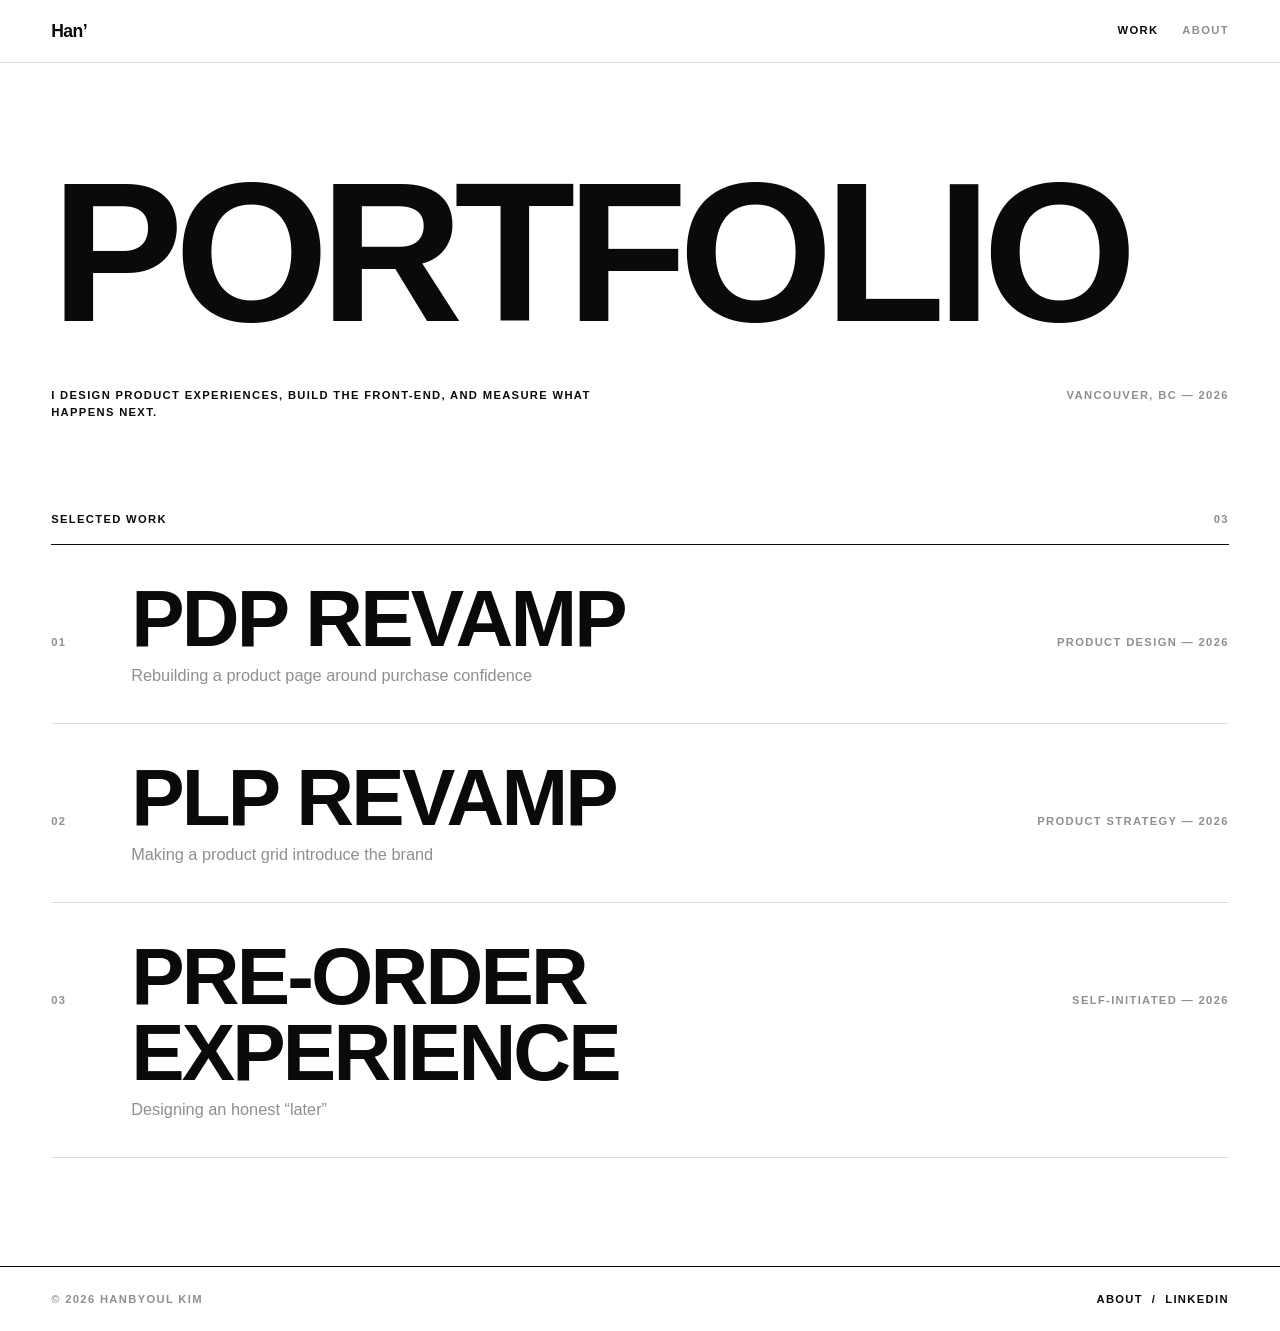
==== index.html @ e087d818 "Put the PLP screen recordings in the hero frames 01 과 같은 형태로 02 히어로를 데스크톱+모바일 녹화 두 프레임으로 바꿨다. index " ====
<!doctype html>
<html lang="en">
<head>
<meta charset="utf-8">
<meta name="viewport" content="width=device-width, initial-scale=1">
<title>Hanbyoul Kim &mdash; Product Designer</title>
<meta name="description" content="Product designer working across research, interface, and implementation. Vancouver, BC.">
<link rel="stylesheet" href="style.css">
<script>document.documentElement.classList.add("js")</script>
<script src="main.js" defer></script>
</head>
<body>

<header class="site-header">
  <a class="logo" href="index.html">Han&rsquo;</a>
  <nav class="label" aria-label="Main">
    <a href="index.html#work" aria-current="page">Work</a>
    <a href="about.html">About</a>
  </nav>
</header>

<main>
  <section class="hero">
    <h1 class="display">Portfolio</h1>
    <div class="hero-caption label">
      <span>I design product experiences, build the front-end, and measure what happens next.</span>
      <span class="muted">Vancouver, BC &mdash; 2026</span>
    </div>
  </section>

  <section class="section" id="work">
    <div class="section-head label">
      <span>Selected Work</span>
      <span class="muted">03</span>
    </div>
    <ul class="rows">
      <li>
        <a class="row" href="work-1.html" data-preview="/images/01-pdp/hero-mobile.mp4"
           data-preview-poster="/images/01-pdp/hero-mobile-poster.jpg"
           data-preview-alt="Redesigned product page on mobile">
          <span class="row-num label">01</span>
          <div class="row-body">
            <h2 class="row-title">PDP Revamp</h2>
            <p class="row-sub">Rebuilding a product page around purchase confidence</p>
          </div>
          <span class="row-meta label muted">Product Design &mdash; 2026</span>
        </a>
      </li>
      <li>
        <a class="row" href="work-2.html" data-preview="/images/02-plp/hero-mobile.mp4"
           data-preview-poster="/images/02-plp/hero-mobile-poster.jpg"
           data-preview-alt="Redesigned collection page on mobile">
          <span class="row-num label">02</span>
          <div class="row-body">
            <h2 class="row-title">PLP Revamp</h2>
            <p class="row-sub">Making a product grid introduce the brand</p>
          </div>
          <span class="row-meta label muted">Product Strategy &mdash; 2026</span>
        </a>
      </li>
      <li>
        <a class="row" href="work-3.html" data-preview="/images/03-preorder/02.jpg" data-preview-alt="The primary call to action before and after">
          <span class="row-num label">03</span>
          <div class="row-body">
            <h2 class="row-title">Pre-order Experience</h2>
            <p class="row-sub">Designing an honest &ldquo;later&rdquo;</p>
          </div>
          <span class="row-meta label muted">Self-initiated &mdash; 2026</span>
        </a>
      </li>
    </ul>
  </section>
</main>

<footer class="label">
  <span class="muted">&copy; 2026 Hanbyoul Kim</span>
  <span><a href="about.html">About</a> &nbsp;/&nbsp; <a href="https://www.linkedin.com/in/hanbyoul-kim/">LinkedIn</a></span>
</footer>

</body>
</html>
---- style.css ----
/* ── 디자인 토큰 / Design tokens ─────────────────────────────
   톤을 바꾸려면 여기만 건드리면 됨 / restyle touches only this block */
:root {
  --bg: #ffffff;
  --fg: #0a0a0a;
  --muted: #8f8f8f;
  --line: #dedede;
  --tint: #f4f4f4;                      /* 플레이스홀더·코드 배경 / placeholder & code fill */
  --pad: clamp(1.25rem, 4vw, 3.5rem);   /* 좌우 여백 / gutter */

  --grot: "Helvetica Neue", Helvetica, Arial, sans-serif;
  /* 웹폰트로 바꾸려면 위 한 줄만 교체 / swap this one line for a webfont */
}

*, *::before, *::after { box-sizing: border-box; }
html { -webkit-text-size-adjust: 100%; scroll-behavior: smooth; }
body {
  margin: 0;
  background: var(--bg);
  color: var(--fg);
  font-family: var(--grot);
  font-size: clamp(0.95rem, 0.9rem + 0.2vw, 1.05rem);
  line-height: 1.5;
  -webkit-font-smoothing: antialiased;
}
a { color: inherit; text-decoration: none; }
img { max-width: 100%; height: auto; display: block; }
:focus-visible { outline: 2px solid var(--fg); outline-offset: 3px; }

/* 작은 대문자 라벨 — 캡션·메뉴·메타 전부 이 스타일
   Small caps label — used for captions, menu, meta */
.label {
  font-size: 0.7rem;
  font-weight: 700;
  text-transform: uppercase;
  letter-spacing: 0.12em;
}
.muted { color: var(--muted); }

/* ── 헤더 / Header ── */
.site-header {
  position: sticky;               /* JS 없이 고정 / sticky, no JS */
  top: 0;
  z-index: 10;
  display: flex;
  align-items: center;
  justify-content: space-between;
  padding: 1.1rem var(--pad);
  background: var(--bg);
  border-bottom: 1px solid var(--line);
}
.logo { font-weight: 900; font-size: 1.1rem; letter-spacing: -0.03em; }
.site-header nav { display: flex; gap: 1.5rem; }
.site-header nav a { color: var(--muted); }
.site-header nav a:hover,
.site-header nav a[aria-current="page"] { color: var(--fg); }

/* ── 히어로: 뷰포트를 꽉 채우는 타이포 ──
   Hero: type sized to fill the viewport. overflow는 이 섹션에만 —
   body에 걸면 sticky 헤더가 죽음 / never on an ancestor of the sticky header */
/* isolation + background: difference 블렌드가 히어로 안에서만 일어나게 가둔다.
   배경이 투명하면 블렌드가 페이지 바깥과 섞여 결과가 어긋난다.
   Confine the blend to the hero; a transparent backdrop would blend past it. */
.hero {
  position: relative;
  isolation: isolate;
  background: var(--bg);
  overflow: hidden;
  padding: clamp(3rem, 12vh, 8rem) var(--pad) 0;
}
.display {
  margin: 0;
  font-size: clamp(3rem, 15.5vw, 18rem);
  font-weight: 900;
  line-height: 0.82;
  letter-spacing: -0.045em;
  text-transform: uppercase;
}
.hero-caption {
  display: flex;
  flex-wrap: wrap;
  gap: 0.5rem 2rem;
  justify-content: space-between;
  padding: clamp(2rem, 6vh, 4rem) 0 clamp(3rem, 10vh, 6rem);
}
/* 태그라인은 화면 중앙에서 멈춘다 — 오른쪽 메타와 마주보는 두 칸 구조라 중앙을 넘으면
   한 덩어리로 읽힌다. 두 칸이 나란히 설 때만 걸고, 좁아져서 줄이 쌓이면 전폭을 쓴다.
   The tagline stops at the centre line: it faces the meta, and crossing the middle makes the
   pair read as one block. Only while they sit side by side — once they stack, full width. */
@media (min-width: 641px) {
  .hero-caption > span:first-child { max-width: 50%; }
}

/* ── 섹션 / Sections ── */
.section { padding: 0 var(--pad); }
.section-head {
  display: flex;
  justify-content: space-between;
  align-items: baseline;
  padding-bottom: 1rem;
  border-bottom: 1px solid var(--fg);
}

/* ── 작업 목록: 카드 대신 큰 행 ──
   Work list: full-width rows, not cards */
.rows { list-style: none; margin: 0; padding: 0; }
.rows li { border-bottom: 1px solid var(--line); }
.row {
  display: grid;
  grid-template-columns: 3.5rem 1fr auto;
  align-items: baseline;
  gap: 0 1.5rem;
  padding: clamp(1.25rem, 3vw, 2.25rem) 0;
}
.row-num { color: var(--muted); }
/* 제목과 서브라인은 한 칸 안에 — 메타는 제목 베이스라인에 그대로 붙는다
   Title and subline share one cell, so the meta keeps its baseline on the title */
.row-body { transition: transform 0.25s ease; }
.row-title {
  margin: 0;
  font-size: clamp(1.9rem, 6.5vw, 5rem);
  font-weight: 900;
  line-height: 0.95;
  letter-spacing: -0.035em;
  text-transform: uppercase;
}
.row-sub {
  max-width: 32rem;
  margin: 0.55rem 0 0;
  font-size: clamp(0.85rem, 0.78rem + 0.3vw, 1.05rem);
  line-height: 1.3;
  color: var(--muted);
}
.row:hover .row-body { transform: translateX(0.5rem); }
.row-meta { text-align: right; white-space: nowrap; }
/* 좁은 화면에선 메타를 제목 아래로 / stack meta under the title on narrow screens */
@media (max-width: 640px) {
  .row { grid-template-columns: 2.5rem 1fr; }
  .row-meta { grid-column: 2; text-align: left; padding-top: 0.5rem; }
}

/* ── 본문 / Prose ── */
.prose { max-width: 46rem; padding: clamp(2rem, 6vh, 4rem) 0; }
.prose h1 {
  margin: 0 0 1.5rem;
  font-size: clamp(2.25rem, 8vw, 6rem);
  font-weight: 900;
  line-height: 0.9;
  letter-spacing: -0.04em;
  text-transform: uppercase;
}
.prose h2 { margin: 3rem 0 0.75rem; font-size: 0.7rem; font-weight: 700; text-transform: uppercase; letter-spacing: 0.12em; color: var(--muted); }
.prose p { margin: 0 0 1rem; max-width: 38rem; }
.lead { font-size: clamp(1.1rem, 2.2vw, 1.5rem); line-height: 1.35; letter-spacing: -0.01em; }
.prose a { text-decoration: underline; text-underline-offset: 0.2em; }

/* 인용 — 브라우저 기본 들여쓰기를 걷어내고 좌측 규칙선으로 대신한다
   Quote: drop the default indent, mark it with a rule instead */
blockquote {
  margin: 2rem 0;
  padding-left: 1.25rem;
  border-left: 2px solid var(--fg);
}
blockquote p { margin: 0 0 0.5rem; font-size: 1.05rem; line-height: 1.45; }
blockquote p:last-child { margin: 0; }

.meta { display: grid; grid-template-columns: 6rem 1fr; gap: 0.5rem 1.5rem; margin: 0; padding: 1.5rem 0; border-top: 1px solid var(--fg); border-bottom: 1px solid var(--line); }
.meta dt { color: var(--muted); font-size: 0.7rem; font-weight: 700; text-transform: uppercase; letter-spacing: 0.12em; }
/* 이메일·URL 처럼 끊기지 않는 값이 좁은 화면에서 칸을 밀어내지 않게 한다
   Keep unbreakable values (an email, a URL) from pushing the column wider */
.meta dd { margin: 0; overflow-wrap: anywhere; }

.figure { aspect-ratio: 16 / 9; background: var(--tint); border: 1px solid var(--line); display: grid; place-items: center; color: var(--muted); margin: 2rem 0; }

.back { display: inline-block; margin: 3rem 0; }
.back:hover { text-decoration: underline; text-underline-offset: 0.2em; }

/* ── 푸터 / Footer ── */
footer {
  display: flex;
  flex-wrap: wrap;
  gap: 0.5rem 2rem;
  justify-content: space-between;
  margin-top: clamp(4rem, 12vh, 8rem);
  padding: 1.5rem var(--pad);
  border-top: 1px solid var(--fg);
}

/* ══ 케이스 스터디 / Case study ═══════════════════════════════
   본문 폭과 타입 스케일은 위 .prose 가 그대로 나른다. 여기에는 케이스 스터디에만
   필요한 블록만 더한다 — 지표, 결정 블록, 표, 코드, 이미지 자리.
   .prose above still carries the measure; these are the blocks only cases need. */

/* 큰 진술문 소제목. 섹션 사이 리듬은 h2(작은 라벨)가 이미 만들고 있으므로
   여기서는 위 여백을 두지 않는다.
   Statement subhead. h2 already sets the section rhythm, so no top margin here. */
.prose h3 {
  margin: 0 0 1rem;
  font-size: clamp(1.35rem, 3.2vw, 2.1rem);
  font-weight: 900;
  line-height: 1.05;
  letter-spacing: -0.03em;
  max-width: 30rem;
}
.prose h4 {
  margin: 1.75rem 0 0.5rem;
  font-size: 1rem;
  font-weight: 700;
  letter-spacing: -0.01em;
}
.prose ul, .prose ol { max-width: 38rem; margin: 0 0 1rem; padding-left: 1.15rem; }
.prose li { margin-bottom: 0.4rem; }

/* 역할 태그 / role tags */
.tags { display: flex; flex-wrap: wrap; gap: 0.4rem; max-width: 38rem; margin: 1.25rem 0 0; padding: 0; list-style: none; }
.tags li { margin: 0; padding: 0.3rem 0.6rem; border: 1px solid var(--line); color: var(--muted); }

/* 지표 — 큰 숫자, 바로 아래 단서. 단서는 툴팁·아코디언에 숨기지 않는다
   Metrics: big figures with the caveat directly beneath, never behind a disclosure */
.metrics {
  display: flex;
  flex-wrap: wrap;
  gap: 1.5rem 3rem;
  margin: 2rem 0 0.85rem;
  padding: 1.5rem 0 0;
  border-top: 1px solid var(--fg);
  list-style: none;
}
.metrics li { margin: 0; }
.metric-value {
  display: block;
  font-size: clamp(2rem, 6vw, 3.25rem);
  font-weight: 900;
  line-height: 1;
  letter-spacing: -0.04em;
}
.metric-label { display: block; padding-top: 0.4rem; }
.caveat { max-width: 34rem; margin: 0 0 2.5rem; font-size: 0.85rem; line-height: 1.5; color: var(--muted); }

/* 히어로 타이포 — 보여줄 화면이 버튼 하나뿐인 케이스에서 목업 대신 결과물 자체를 쓴다.
   본문 h3 의 약 1.5배. 03 에서만 등장한다.
   Typographic hero: when the only screen is a button, show the artefact itself
   rather than filling the slot with a mockup. About 1.5x the body h3; 03 only. */
.hero-type {
  max-width: 30rem;
  margin: 2.5rem 0 3rem;
  font-size: clamp(2rem, 4.8vw, 3.15rem);
  font-weight: 900;
  line-height: 1.05;
  letter-spacing: -0.03em;
}

/* 결정 블록 — 케이스의 기본 단위. 제목만 훑어도 논지가 따라오도록 분리한다
   Decision blocks are the core unit: separated so the headings alone carry the argument */
.decision { margin: 3rem 0 0; padding-top: 2rem; border-top: 1px solid var(--line); }
.decision > .label { display: block; margin-bottom: 0.5rem; }

/* 표 — 좁은 화면에서는 표만 가로로 스크롤한다 (페이지는 스크롤되지 않게)
   Tables scroll on their own; the page never scrolls sideways */
.table-wrap { max-width: 38rem; margin: 1.5rem 0; overflow-x: auto; }
.table-wrap table { width: 100%; min-width: 22rem; border-collapse: collapse; font-size: 0.85rem; }
.table-wrap th, .table-wrap td {
  padding: 0.55rem 1rem 0.55rem 0;
  text-align: left;
  vertical-align: top;
  border-bottom: 1px solid var(--line);
}
.table-wrap thead th {
  font-size: 0.7rem;
  font-weight: 700;
  text-transform: uppercase;
  letter-spacing: 0.12em;
  color: var(--muted);
  border-bottom-color: var(--fg);
}

/* 코드 / code */
code { font-family: ui-monospace, SFMono-Regular, Menlo, Consolas, monospace; font-size: 0.9em; }
pre {
  max-width: 38rem;
  margin: 1.5rem 0;
  padding: 1rem 1.1rem;
  overflow-x: auto;
  background: var(--tint);
  border: 1px solid var(--line);
  font-size: 0.8rem;
  line-height: 1.6;
}
pre code { font-size: inherit; }

/* 이미지 자리 — 실제 파일이 들어오기 전까지 자리와 경로를 그대로 보여준다.
   <img> 가 들어오면 자리표시 상자는 사라지고 캡션만 남는다.
   Placeholders stay visible, path and all, until a real file lands; adding an
   <img> collapses the box and leaves the caption. */
figure.figure { padding: 1rem; }
.figure figcaption { max-width: 24rem; text-align: center; line-height: 1.7; }
/* 경로는 파일명 그대로 읽혀야 한다 — .label 의 대문자 변환을 여기서만 되돌린다
   The path must read as the actual filename, so undo .label's casing here */
.figure figcaption code { text-transform: none; letter-spacing: 0; font-weight: 400; }
.figure:has(img) {
  display: block;
  aspect-ratio: auto;
  padding: 0;
  background: none;
  border: 0;
  color: var(--muted);
}
.figure:has(img) img { display: block; width: 100%; height: auto; }
.figure:has(img) figcaption { max-width: none; padding-top: 0.6rem; text-align: left; }

/* ── 메타필드 → PDP 구조도 (01 §5) ──
   이미지가 아니라 HTML 이다. 이 도판은 박스와 라벨뿐이라 그림일 이유가 없고,
   이미지로 만들면 320px 에서 통째로 축소돼 글자가 5px 가 된다 — 도식이 가장
   필요한 화면에서 못 읽게 된다. HTML 이면 좁을 때 세로로 다시 쌓이고, 글자가
   선택·검색되고, 용량이 0이다.
   키와 타입은 지어낸 것이 아니라 라이브 스토어의 metafieldDefinitions 에서 읽었다.
   Not an image: this is boxes and labels, and as a picture it would shrink whole on a
   phone until the type was 5px — unreadable exactly where a diagram helps most. The
   keys and types are read from the live store's metafieldDefinitions, not invented. */
/* `figure.figure { padding: 1rem }` 이 요소+클래스라 단일 클래스로는 못 이긴다 —
   선택자를 같은 형태로 맞춰야 padding 이 실제로 0 이 된다.
   Matching the element+class form of the padding rule; a single class loses to it. */
/* place-items 도 같이 되돌린다. `.figure` 의 `place-items: center` 는 display 를 block 으로
   바꿔도 남아 있고, justify-items 는 블록 레이아웃의 자식에게도 적용된다 — 자식이
   justify-self: center 가 되면서 width:auto 가 shrink-to-fit 으로 바뀐다. 그래서 736px
   부모 안에서 .dist 가 137px 로, figcaption 이 614px 로 줄었던 것이다.
   Reset place-items too: `.figure`'s `place-items: center` survives the display change, and
   justify-items applies to children in block layout — they become justify-self: center,
   which turns width:auto into shrink-to-fit. That is why children of this figure shrank. */
figure.figure--diagram { display: block; aspect-ratio: auto; padding: 0; background: none; border: 0; place-items: normal; }
.figure--diagram .mfd__note { max-width: none; }
/* width 를 명시한다. max-width:none 인데도 이 figcaption 은 736px 부모 안에서 614px 로
   줄어든다 — 매칭되는 규칙 5개 중 width 를 거는 것은 없었고 원인을 확정하지 못했다.
   원인을 모른 채 그럴듯한 설명을 적느니 의도를 명시해 둔다. (width:100% 를 주면 736)
   Explicit width: this caption shrinks to 614px inside a 736px parent even with
   max-width:none, and none of the five matching rules sets a width. Cause unconfirmed,
   so state the intent rather than guess at it. */
.figure--diagram figcaption { width: 100%; max-width: none; text-align: left; padding-top: 0.6rem; }
.mfd {
  display: grid;
  gap: 1px;                          /* 1px 틈이 곧 칸 사이 선이다 / the gap is the rule between cells */
  background: var(--line);
  border: 1px solid var(--line);
}
.mfd__col { padding: 1.1rem 1.15rem; background: var(--bg); display: grid; align-content: start; gap: 0.7rem; }
.mfd__col--spine { background: var(--tint); }
.mfd__head { color: var(--muted); }
.mfd__list { margin: 0; padding: 0; list-style: none; display: grid; gap: 0.7rem; }
.mfd__list li { font-size: 0.85rem; line-height: 1.5; }
.mfd__list code { font-size: 0.82rem; word-break: break-word; }
.mfd__type { display: block; font-size: 0.72rem; letter-spacing: 0.04em; text-transform: uppercase; color: var(--muted); }
.mfd__list--plain li { display: grid; }
.mfd__template { margin: 0; }
.mfd__was { margin: 0; font-size: 0.8rem; line-height: 1.5; color: var(--muted); }
.mfd__note { margin: 0.8rem 0 0; font-size: 0.85rem; line-height: 1.6; color: var(--muted); }

/* 좁을 땐 세로로 쌓이고 화살표가 아래를 가리킨다. 넓어지면 3열 + 오른쪽 화살표.
   Stacked with a downward arrow when narrow; three columns pointing right when wide. */
.mfd__col + .mfd__col { position: relative; }
.mfd__col + .mfd__col::before {
  content: "";
  position: absolute;
  width: 7px; height: 7px;
  border-right: 1px solid var(--muted);
  border-bottom: 1px solid var(--muted);
  left: 50%; top: -4px;
  transform: translateX(-50%) rotate(45deg);
  background: var(--bg);
}
@media (min-width: 700px) {
  .mfd { grid-template-columns: 1.1fr 0.85fr 1fr; }
  .mfd__col + .mfd__col::before {
    left: -4px; top: 1.35rem;
    transform: translateY(0) rotate(-45deg);
  }
}

/* ── 유입 페이지 분포 (02 §2) ──
   막대 넷과 숫자 넷이다. 이미지로 만들면 320px 에서 라벨이 먼저 죽는데, 이건 이 케이스가
   내놓는 첫 근거라 안 읽히면 전제가 통째로 사라진다. 도식과 같은 이유로 HTML 이다.
   라벨과 값을 한 줄에 두고 막대를 그 아래 전폭으로 깔면 레이아웃이 하나로 끝난다 —
   폭에 따라 배치를 바꾸면 좁은 화면에서 라벨 칸과 막대가 서로 자리를 뺏는다.
   Four bars and four numbers. As an image the labels die first at 320px, and this is the
   first evidence the case offers — losing it loses the premise. Label and value share a
   line with the bar full width beneath, so one layout holds at every width. */
.dist { display: grid; gap: 0.9rem; }
.dist__row { display: grid; grid-template-columns: 1fr auto; gap: 0.35rem 0.75rem; }
.dist__name { font-size: 0.85rem; line-height: 1.4; }
.dist__pct { font-family: var(--shop); font-size: 0.85rem; font-variant-numeric: tabular-nums; }
.dist__track { grid-column: 1 / -1; height: 10px; background: var(--tint); }
.dist__bar { display: block; height: 100%; background: #d4d4d4; }
/* 51% 하나만 본문이 다루는 값이다 / only the 51% is the one the prose argues from */
.dist__row--lead .dist__bar { background: var(--fg); }
.dist__row--lead :is(.dist__name, .dist__pct) { color: var(--fg); font-weight: 500; }

/* ══ B 패스: 모션 / B pass: motion ══════════════════════════
   JS가 없거나 실패하면 아래 규칙이 하나도 적용되지 않아 전부 그냥 보인다
   Without JS none of this applies and everything simply shows */

/* 히어로 낱자 — --i 는 JS가 섞은 순서 / --i is the shuffled order from JS */
html.js .display .ltr {
  display: inline-block;
  opacity: 0;
  transform: translateY(0.35em);
}
html.js .display.is-in .ltr {
  opacity: 1;
  transform: none;
  transition: opacity 0.7s ease, transform 0.9s cubic-bezier(0.16, 1, 0.3, 1);
  transition-delay: calc(var(--i) * 55ms);
}

/* 스크롤 리빌 / scroll reveal */
html.js :is(.rows li, .section-head, .hero-caption, .prose > *) {
  opacity: 0;
  transform: translateY(1.25rem);
  transition: opacity 0.7s ease, transform 0.7s cubic-bezier(0.16, 1, 0.3, 1);
}
html.js :is(.rows li, .section-head, .hero-caption, .prose > *).is-in {
  opacity: 1;
  transform: none;
}

/* 브러시 캔버스 / brush canvas
   흰 붓 자국을 difference 로 얹어 아래를 반전시킨다 — 흰 배경은 검게, 검은 글자는 희게.
   그리기는 전부 main.js 가 한다. White marks under difference invert the backdrop. */
.hero-brush {
  position: absolute;
  inset: 0;
  width: 100%;
  height: 100%;
  pointer-events: none;
  mix-blend-mode: difference;
}

/* 행 미리보기 — 커서 오른쪽 아래에 그 케이스의 히어로 이미지를 띄운다.
   장식이므로 aria-hidden, position: fixed + pointer-events: none 이라
   레이아웃에도 페이지 폭에도 영향이 없다. 요소는 main.js 가 만든다.
   Row preview: the case hero, pinned below-right of the cursor. Decorative,
   fixed and click-through, so it can never affect layout or page width.
   The element itself is created in main.js.

   따라오는 동작은 rAF 루프가 아니라 transform 트랜지션이 만든다 — 목표 좌표만
   바꾸면 이징이 감쇠를 대신하므로 코드가 루프 하나만큼 줄어든다.
   The follow is a transform transition, not a rAF loop: move the target and the
   easing does the damping, which is one loop less to maintain. */
.row-preview {
  position: fixed;
  top: 0;
  left: 0;
  z-index: 20;                 /* sticky 헤더(10) 위 / above the sticky header */
  width: clamp(12rem, 20vw, 18rem);
  aspect-ratio: 4 / 3;
  overflow: hidden;
  margin: 0;
  background: var(--tint);
  border: 1px solid var(--line);
  pointer-events: none;
  opacity: 0;
  transform: translate3d(var(--x, 0px), var(--y, 0px), 0) scale(0.92);
  transition: opacity 0.25s ease, transform 0.45s cubic-bezier(0.16, 1, 0.3, 1);
}
.row-preview.is-in { opacity: 1; transform: translate3d(var(--x, 0px), var(--y, 0px), 0) scale(1); }
/* 첫 등장은 커서 자리에서 시작해야 한다 — 아니면 직전 위치에서 날아온다
   The first show must start at the cursor, or it flies in from wherever it was */
.row-preview.is-placing { transition: none; }

.row-preview :is(img, video) { display: block; width: 100%; height: 100%; object-fit: cover; opacity: 0; transition: opacity 0.3s ease; }
.row-preview.is-loaded :is(img, video) { opacity: 1; }
/* 상자는 4:3 가로다. 모바일 녹화는 720x1382 이라 그대로 cover 하면 화면의 가로 띠
   하나만 남는다 — 영상일 때만 클립 비율의 세로 상자로 바꾸고, 폭도 같이 줄인다
   (안 줄이면 커서를 따라다니는 553px 짜리 패널이 된다).
   The box is 4:3; a 720x1382 recording covered into it leaves a horizontal sliver of
   the screen. For video it takes the clip's own ratio, narrowed so it stays a preview
   rather than a 553px panel chasing the cursor. */
.row-preview.is-video { width: clamp(8rem, 12vw, 11rem); aspect-ratio: 720 / 1382; }
.row-preview.is-video img,
.row-preview:not(.is-video) video { display: none; }

/* 이미지가 아직 없는 슬롯은 케이스 페이지와 같은 자리표시로 떨어진다
   A slot with no file yet falls back to the same placeholder the case pages use */
.row-preview figcaption { position: absolute; inset: 0; display: grid; place-items: center; padding: 1rem; text-align: center; line-height: 1.6; }
.row-preview.is-loaded figcaption { display: none; }

/* 모션 최소화 설정이면 전부 끔 / respect reduced motion */
@media (prefers-reduced-motion: reduce) {
  html.js :is(.display .ltr, .rows li, .section-head, .hero-caption, .prose > *) {
    opacity: 1;
    transform: none;
    transition: none;
  }
  .hero-brush, .row-preview { display: none; }
}

/* ══ 프레임 스냅샷 / Frame snapshots ══════════════════════════
   히어로 전용. 세로로 긴 페이지를 통째로 줄여 보여주지 않고, 고정 높이 안에서
   프레임만 스크롤시킨다 — 상단 한두 화면분이면 논지가 전달된다.
   Hero only. A tall page is never scaled down whole; the frame scrolls inside a
   fixed height, and the top screen or two is all the argument needs. */
.frames { margin: 2.5rem 0 3rem; display: grid; gap: 1.25rem; }
.frame { border: 1px solid var(--line); background: var(--tint); overflow: hidden; }
.frame__scroll { overflow-y: auto; -webkit-overflow-scrolling: touch; }
.frame__scroll img { width: 100%; }
.frame__video { display: block; width: 100%; height: auto; background: var(--tint); }
/* 파일이 들어오기 전까지 경로를 그대로 보여준다 — .figure 와 같은 규칙
   Until a file lands the path shows verbatim, same rule as .figure */
.frame__slot { display: grid; place-items: center; min-height: 100%; padding: 1.5rem; text-align: center; line-height: 1.7; color: var(--muted); }
.frame__slot code { text-transform: none; letter-spacing: 0; font-weight: 400; }
/* 모바일 프레임은 본문 폭까지 벌어지면 안 된다 — 그러면 데스크톱 프레임으로 읽힌다
   A mobile frame stretched to the measure just reads as a desktop frame */
.frame--mobile { max-width: 22rem; }
.frame--mobile .frame__scroll { height: 30rem; }
.frame--desktop .frame__scroll { height: 22rem; }
/* 영상이 들어간 프레임은 안에서 스크롤하지 않는다 — 스크롤 자체가 녹화 안에 들어 있다.
   높이는 클립 비율이 정한다. 고정 높이로 자르면 이 히어로가 보여주려는 "위에서 아래까지"
   자체가 사라진다.
   **위 두 줄보다 뒤에 있어야 한다.** `.frame--mobile .frame__scroll` 은 클래스 2개라
   `.frame__scroll--video` 하나로는 못 이긴다 — 앞에 뒀더니 높이가 480px 로 남은 채
   영상만 삐져나왔다(실측 350x672 안에 부모 480).
   A video frame does not scroll; the recording already does. This must sit after the
   two fixed heights above: they are two-class selectors and outspecify a single class. */
.frame .frame__scroll--video { height: auto; overflow: visible; }

/* 데스크톱 폭에서만 겹친다. 모바일 프레임이 앞·크게, 데스크톱은 뒤 —
   PDP 트래픽의 74%가 모바일이었다는 게 이 케이스의 전제라 순서가 뒤집히면 안 된다.
   They overlap only at desktop widths, mobile in front: 74% of this page's
   traffic was mobile, so the other order would contradict the case. */
@media (min-width: 800px) {
  /* flow-root 이 아니면 모바일 프레임의 margin-top 이 컨테이너와 상쇄돼 밖으로 새고,
     두 프레임이 같은 높이에서 시작해 층이 사라진다
     Without flow-root the mobile frame's margin-top collapses out of the
     container, both frames start at the same line, and the layering is lost */
  .frames--pair { position: relative; min-height: 32rem; display: flow-root; }
  .frames--pair .frame--desktop { position: absolute; top: 0; right: 0; width: 68%; }
  .frames--pair .frame--mobile { position: relative; z-index: 1; width: 40%; margin-top: 4rem; }
}

/* ══ 데모 / Interactive demos ═════════════════════════════════
   세 케이스가 같은 껍데기를 쓴다. 안쪽 규칙은 전부 `.demo` 하위로 스코프해서
   사이트 전역 스타일과 섞이지 않게 한다 — 데모는 페이지의 손님이지 주인이 아니다.
   Three cases share one shell. Everything inside is scoped under `.demo` so it
   never leaks into the site's own styles: a demo is a guest on the page.

   데모의 목적은 컴포넌트를 보여주는 게 아니라 결정을 만지게 하는 것이다.
   보여주기만 하는 것은 정적 이미지여야 한다.
   A demo exists to let the reader operate a decision, not view a component;
   anything that only shows what something looks like should be an image. */
.demo { margin: 2.5rem 0; border: 1px solid var(--line); background: var(--bg); }
.demo__label { display: block; padding: 0.9rem 1rem 0.15rem; }
.demo__caption { margin: 0; padding: 0 1rem 0.9rem; max-width: 34rem; font-size: 0.9rem; line-height: 1.6; color: var(--muted); }
.demo__stage { padding: 2rem 1rem; border-top: 1px solid var(--line); background: var(--tint); display: grid; justify-items: center; gap: 1.75rem; }
.demo__stage--pair { grid-auto-flow: row; }
@media (min-width: 560px) { .demo__stage--pair { grid-auto-flow: column; align-items: end; } }
.demo__controls { padding: 1.1rem 1rem; border-top: 1px solid var(--line); display: grid; gap: 1rem; }
/* 값은 슬라이더 폭 안에서 오른쪽 끝에 붙는다 — 필드 전체가 같은 폭을 가져야
   숫자가 슬라이더에서 떨어져 나가지 않는다
   The readout right-aligns within the slider's own width; letting the row run
   wider strands the number away from the control it belongs to */
.demo__field { display: grid; gap: 0.45rem; max-width: 22rem; }
.demo__field > .label { display: flex; justify-content: space-between; gap: 1rem; }
.demo__field input[type="range"] { width: 100%; accent-color: var(--fg); }
.demo details { border-top: 1px solid var(--line); }
.demo summary { padding: 0.8rem 1rem; cursor: pointer; }
.demo summary::marker { color: var(--muted); }
.demo details pre { max-width: none; margin: 0; border: 0; border-top: 1px solid var(--line); }
/* 데모 안의 링크는 밖으로 나가지 않는다 / a demo never navigates away */
.demo a { pointer-events: none; }

/* 세그먼트 토글 — 라디오/체크박스를 감춰 두고 라벨만 보이게 한다.
   input 은 display:none 이 아니라 투명하게 겹쳐 둔다 — 키보드 도달이 남아야 한다.
   Segmented toggles: the input stays focusable (transparent, not display:none). */
/* grid 자식은 기본으로 늘어난다 — 칩 두 개짜리 컨트롤이 필드 폭까지 벌어지면
   테두리만 남은 빈 상자로 보인다 / grid stretches children by default, which
   leaves a two-chip control as a mostly empty bordered box */
.demo__seg { display: inline-flex; justify-self: start; border: 1px solid var(--line); background: var(--bg); }
.demo__seg label { position: relative; padding: 0.45rem 0.8rem; cursor: pointer; }
.demo__seg label + label { border-left: 1px solid var(--line); }
.demo__seg input { position: absolute; inset: 0; margin: 0; opacity: 0; cursor: pointer; }
.demo__seg label:has(input:checked) { background: var(--fg); color: var(--bg); }
.demo__seg label:has(input:focus-visible) { outline: 2px solid var(--fg); outline-offset: 2px; }

/* ── 가게에서 넘어온 조각의 서체 / the typeface of the pieces brought over ──
   테마는 전부 Poppins다. 재현한 컴포넌트에만 쓰고 사이트 본문은 건드리지 않는다.
   The theme is Poppins throughout. Scoped to the reproduced components only; the
   site's own reading type is untouched. */
.demo { --shop: Poppins, var(--grot); }

/* ── 데모 A: PET 배지 확장 (JS 0줄) ──
   배지가 컨텐츠 그 자체다. 가짜 상품 사진 위에 얹으면 장식처럼 보여서, 알약만
   그대로 내놓고 두 크기를 나란히 둔다. 같은 컴포넌트가 두 맥락에서 성립한다는 게
   이 데모의 논점이다.
   The badge is the content. Sitting it on a fake product shot made it read as
   decoration, so the pill stands on its own at both sizes.

   값은 라이브 테마의 pet_bottles_badge 블록에서 그대로 옮겼다 —
   #54d583, 접힘 알파 50% / 펼침 불투명, radius 30, padding 6/12, 12px weight 600,
   아이콘 24px(미디어)·18px(카드), 전환 0.5s. */
.demo .pet { margin: 0; display: grid; gap: 1rem; justify-items: center; }

/* 배지 뒤에 실제 상품 사진이 들어간다. 이 배지의 논점이 "가장 비싼 자리에 올린다"는
   것이라, 회색 블록 위에서는 그 판단이 보이지 않는다. 미피는 라이선스 IP라 쓰지 않고
   브랜드 자체 상품으로 간다.
   A real product shot sits behind the badge: the decision being argued is about
   overlaying the most expensive space on the page, and a grey block cannot show
   that. The licensed character stays out; this is the brand's own product. */
.demo .pet__photo { position: relative; padding: 12px; display: flex; align-items: flex-start; background: #f0f0f0; }
.demo .pet__photo img { position: absolute; inset: 0; width: 100%; height: 100%; object-fit: cover; }
/* 크기는 배지 자신이 들고 있으므로 사진도 그 배지를 보고 정한다
   The size modifier lives on the badge, so the photo reads it from there */
.demo .pet__photo:has(.pet-badge--card)  { width: 170px; aspect-ratio: 4 / 5; }
.demo .pet__photo:has(.pet-badge--media) { width: 240px; aspect-ratio: 4 / 5; }

.demo .pet-badge {
  position: relative;
  display: inline-flex;
  align-items: center;
  padding: 6px 12px;
  border-radius: 30px;
  background: rgba(84, 213, 131, 0.5);
  color: #fff;
  font-family: var(--shop);
  font-size: 12px;
  font-weight: 600;
  line-height: 1.2;
  white-space: nowrap;
  overflow: hidden;
  cursor: pointer;
  /* 테마는 개수가 상품마다 달라 JS로 폭을 재지만, 데모는 내용이 고정이라 값이 곧 답이다
     The theme measures these with JS because the count varies per product; the
     demo's content is fixed, so the numbers are the honest answer here */
  width: var(--pet-w);
  transition: width 0.5s ease;
}
.demo .pet-badge--media { --pet-w: 73px; --pet-w-open: 136px; --pet-icon: 24px; }
.demo .pet-badge--card  { --pet-w: 56px; --pet-w-open: 136px; --pet-icon: 18px; }

.demo .pet-badge__toggle { position: absolute; inset: 0; margin: 0; opacity: 0; cursor: pointer; }
.demo .pet-badge:has(.pet-badge__toggle:focus-visible) { outline: 2px solid var(--fg); outline-offset: 3px; }
.demo .pet-badge__default { position: relative; z-index: 1; display: inline-flex; align-items: center; gap: 6px; }
.demo .pet-badge__icon { flex-shrink: 0; width: var(--pet-icon); height: var(--pet-icon); }

/* 펼침은 페이드가 아니라 마스크가 왼쪽에서 오른쪽으로 닦아내는 방식이다.
   배경 레이어(::before)와 글자 레이어가 같은 마스크로 함께 움직인다.
   It opens as a left-to-right mask wipe, not a fade: the background layer and
   the text layer travel on the same mask. */
.demo .pet-badge::before,
.demo .pet-badge__hover {
  -webkit-mask-image: linear-gradient(to right, #000 33.33%, transparent calc(33.33% + 40px));
  mask-image: linear-gradient(to right, #000 33.33%, transparent calc(33.33% + 40px));
  -webkit-mask-size: 300% 100%;
  mask-size: 300% 100%;
  -webkit-mask-repeat: no-repeat;
  mask-repeat: no-repeat;
  -webkit-mask-position: 100% 0;
  mask-position: 100% 0;
  transition: -webkit-mask-position 0.5s ease, mask-position 0.5s ease;
}
.demo .pet-badge::before {
  content: '';
  position: absolute;
  inset: 0;
  z-index: 2;
  border-radius: inherit;
  background: #54d583;          /* 호버 배경은 알파 없이 / the hover layer is solid */
  pointer-events: none;
}
.demo .pet-badge__hover {
  position: absolute;
  left: 12px;
  top: 50%;
  transform: translateY(-50%);
  z-index: 3;
  pointer-events: none;
}

.demo .pet-badge:hover,
.demo .pet-badge:has(.pet-badge__toggle:checked) { width: var(--pet-w-open); }
.demo .pet-badge:hover::before,
.demo .pet-badge:hover .pet-badge__hover,
.demo .pet-badge:has(.pet-badge__toggle:checked)::before,
.demo .pet-badge:has(.pet-badge__toggle:checked) .pet-badge__hover {
  -webkit-mask-position: 0 0;
  mask-position: 0 0;
}

/* ── 데모 A′: 임팩트 카운터 (02 Dec 03) ──
   배지와 같은 metafield 를 반대쪽 스케일에서 읽는다 — 카드 한 장이 아니라 그리드 전체다.
   Decision 03 은 "보이되 눌리지 않는다"를 주장하는데 배지만 두면 그 주장의 절반이 빈다.
   배지는 그나마 눌리기라도 하고, 카운터와 슬로건은 정말로 아무 동작이 없다.
   The same metafield read at the other scale: the whole grid, not one card. Decision 03
   argues "seen, not clicked", and the badge alone shows half of it — the badge at least
   takes a click, while the counter and slogan genuinely do nothing.

   라이브 블록에서 잰 값이다: Poppins, 숫자 20px/700 #f15a29, 단위 20px/600 #0c0c0c,
   둘 사이 6px 베이스라인 정렬, 숫자 아래 12px, 설명 12px/16.8px, 컨테이너 400px, 흰 바탕.
   무대가 tint 라 배경은 이 띠가 직접 들고 있어야 실제와 같아진다.
   Measured off the live block, not invented. The stage is tinted, so the band carries the
   white it actually sits on. */
.demo .icount { width: 100%; max-width: 400px; padding: 15px; background: #fff; font-family: var(--shop); color: #0c0c0c; text-align: center; }
/* 320px 에서는 숫자와 단위가 한 줄에 못 들어간다. wrap 이 없으면 "bottles upcycled" 만
   두 줄로 쪼개져 숫자 옆에 걸치는데, wrap 을 주면 숫자 한 줄 · 단위 한 줄로 가운데 정렬돼
   끊기는 자리가 문구 그대로 남는다.
   At 320px the number and unit cannot share a line. Without wrap the unit alone breaks in
   two and hangs beside the number; with it they stack as two centred lines and the phrase
   breaks where it reads. */
.demo .icount__num { display: flex; flex-wrap: wrap; justify-content: center; align-items: baseline; gap: 4px 6px; margin: 0 0 12px; font-size: 20px; line-height: 1; }
/* 세는 동안 자릿수가 바뀌어도 폭이 흔들리지 않게 한다 — 라이브는 이걸 안 걸어서 숫자가
   미세하게 떨린다. 이 띠가 라이브보다 작아 그 떨림이 더 눈에 띈다.
   Tabular figures so the width holds while it counts. The live block omits this and
   jitters; at this size the jitter reads worse than the deviation. */
.demo .icount__value { font-weight: 700; color: #f15a29; font-variant-numeric: tabular-nums; }
.demo .icount__suffix { font-weight: 600; }
.demo .icount__desc { margin: 0; font-size: 12px; line-height: 1.4; }

/* ── 비포/애프터 나란히 (01 Dec 01) ──
   좁은 화면에서 위아래로 쌓으면 "나란히 놓고 비교한다"는 성립이 안 되므로, 모바일에서는
   두 칸을 그대로 두고 가로로 스크롤한다. 비포는 세로로 매우 긴 스크린샷이라 히어로
   프레임과 같은 방식으로 고정 높이 창 안에서 스크롤시킨다 — 안 그러면 애프터가
   350px 인데 비포가 2400px 이라 나란히 놓은 의미가 없어진다.
   Side by side stays side by side on a phone and scrolls horizontally instead: stacking
   would stop it being a comparison. The before is a very tall screenshot, so it scrolls
   inside a fixed window the way the hero frames do — otherwise it is 2400px against the
   after's 350 and the pairing means nothing. */
.cmp { margin: 2rem 0; display: grid; gap: 1.25rem; }
/* 두 칸은 같은 그리드 행이라 높이가 같아진다. 비포 칸 안에서 창을 1fr 로 두면
   라벨·캡션을 뺀 나머지를 창이 먹어서 애프터와 바닥이 맞는다 — 고정 높이(26rem)로는
   애프터가 길어질 때마다 어긋난다.
   Both sides share a grid row, so they are already equal height; making the window the
   1fr row inside the before column lands its floor on the after's. A fixed height drifts
   out of alignment whenever the after grows. */
/* minmax(0, 1fr) 이어야 한다. 그냥 1fr 은 자동 최소 크기가 내용(=3845px 짜리 이미지)이라
   창이 전혀 줄지 않고, 오히려 비포 칸이 애프터보다 279px 더 길어졌다(1280 실측).
   Must be minmax(0, 1fr): a plain 1fr takes its automatic minimum from the content, so
   the window refused to shrink and the before column ran 279px past the after. */
.cmp__side { margin: 0; display: grid; grid-template-rows: auto minmax(0, 1fr) auto; gap: 0.6rem; }
.cmp__label { color: var(--muted); }
/* 스크롤러를 absolute 로 띄운다. 창이 직접 스크롤하면 그 안의 3845px 짜리 이미지가
   비포 칸의 내재 높이가 되어 행 높이를 결정해 버리고, 애프터(954)보다 279px 길어졌다.
   absolute 는 높이에 기여하지 않으므로 행은 애프터가 정하고 창이 그 높이를 채운다.
   The scroller is absolute: with the window scrolling directly, the 3845px image became
   the before column's intrinsic height and set the row, running 279px past the after.
   Absolute contributes no height, so the after sizes the row and the window fills it. */
.cmp__window { position: relative; min-height: 14rem; border: 1px solid var(--line); background: var(--tint); }
.cmp__scroll { position: absolute; inset: 0; overflow-y: auto; overscroll-behavior-y: contain; }
.cmp__window img { display: block; width: 100%; height: auto; }
.cmp__side figcaption { font-size: 0.7rem; line-height: 1.7; }
.cmp .demo { margin: 0; }

@media (max-width: 749px) {
  .cmp {
    grid-auto-flow: column;
    grid-auto-columns: 84vw;
    overflow-x: auto;
    overscroll-behavior-x: contain;
    scroll-snap-type: x mandatory;
    gap: 0.75rem;
  }
  .cmp__side { scroll-snap-align: start; }
}
/* align-items 를 건드리지 않는다 — 기본값 stretch 라야 비포 칸이 애프터 높이까지 늘어난다.
   start 로 두면 두 칸의 바닥이 어긋난다(1280 실측 314 대 954).
   Leave align-items alone: the default stretch is what makes the before column reach
   the after's height; start left the two floors 640px apart. */
@media (min-width: 750px) { .cmp { grid-template-columns: 1fr 1fr; } }

/* ── 리뷰 아코디언 (01 Dec 01) ──
   실물 PDP 에서 읽은 값으로 다시 만들었다. 앞선 판은 세 군데가 틀렸다:
   구분선이 연회색(var(--line))이었는데 실제는 **1px #0c0c0c**, 마커가 +/− 였는데
   실제는 캐럿 SVG(10x6, viewBox 0 0 24 15), 그리고 Reviews 안이 한 줄짜리였는데
   실제는 평점·히스토그램·개별 리뷰가 들어 있다.
   Rebuilt from the live PDP: the rules are 1px #0c0c0c not the light grey, the marker is
   the theme's caret rather than a +/-, and the reviews body carries a score, a histogram
   and individual reviews instead of one line. */
.demo .acc { width: 100%; max-width: 32rem; padding: 0.25rem 1.4rem 1.1rem; background: var(--bg); }
.demo .acc__row { border-top: 1px solid #0c0c0c; }
.demo .acc__head {
  display: flex;
  align-items: center;
  gap: 0.45rem;
  padding: 15px 0;
  line-height: 16px;          /* 15+16+15 = 46px — 라이브에서 잰 summary 높이 */
  font-family: var(--shop);
  font-size: 15px;
  font-weight: 400;
  letter-spacing: 0.6px;
  color: #0c0c0c;
  cursor: pointer;
  list-style: none;
}
.demo .acc__head::marker, .demo .acc__head::-webkit-details-marker { content: ""; display: none; }
.demo .acc__caret { flex: 0 0 auto; width: 10px; height: 6px; margin-left: auto; transition: transform 0.2s ease; }
.demo .acc__row[open] > .acc__head .acc__caret { transform: rotate(180deg); }
/* 별은 회색 바탕 위에 호박색을 --fill 만큼 덮는다 — 실물이 그렇게 4.6을 4.5칸으로
   보여준다. 색은 라이브에서 읽은 값이다: 채움 #f5a623, 바탕 #dcdcdc, 13px.
   Amber over grey clipped to --fill, which is how the real widget shows 4.6 as four and
   a half. Colours read off the live page rather than picked. */
.demo .stars { position: relative; display: inline-block; font-size: 13px; line-height: 1; letter-spacing: 1px; color: #dcdcdc; white-space: nowrap; }
.demo .stars::before { content: "\2605\2605\2605\2605\2605"; }
.demo .stars__on {
  position: absolute;
  inset: 0;
  width: var(--fill, 100%);
  overflow: hidden;
  color: #f5a623;
}
.demo .acc__count { color: #6b6b6b; font-size: 13px; }
.demo .acc__body { padding: 0 0 1.1rem; font-family: var(--shop); font-size: 13px; line-height: 1.65; color: #4a4a4a; }
.demo .acc__body p { margin: 0; }
.demo .acc__row[hidden] { display: none; }

/* 리뷰 본문 — 평점 / 히스토그램 / 개별 리뷰 */
.demo .rev__top { display: flex; align-items: baseline; gap: 0.5rem; margin: 0 0 0.7rem; }
.demo .rev__score { font-size: 22px; font-weight: 500; color: #0c0c0c; letter-spacing: 0.5px; }
.demo .rev__count { color: #6b6b6b; }
.demo .rev__hist { margin: 0 0 0.9rem; padding: 0; list-style: none; display: grid; gap: 3px; max-width: 15rem; }
.demo .rev__hist li { display: grid; grid-template-columns: 0.9rem 1fr 0.9rem; align-items: center; gap: 0.45rem; font-size: 11px; }
.demo .rev__n { color: #6b6b6b; text-align: center; }
.demo .rev__bar { height: 5px; background: #ececec; }
.demo .rev__bar span { display: block; height: 100%; background: #0c0c0c; }
.demo .rev__item + .rev__item { margin-top: 0.7rem; }
.demo .rev__meta { display: flex; align-items: center; gap: 0.5rem; margin: 0 0 0.2rem; font-size: 11px; color: #6b6b6b; }
.demo .rev__verified { font-size: 10px; letter-spacing: 0.06em; text-transform: uppercase; }
.demo .rev__text { margin: 0; color: #0c0c0c; }

/* ── 데모 B: 상품 정보 칼럼 ──
   배지 하나만 떼어 보여주면 그게 무엇 옆에 앉는지가 사라진다. PDP 오른쪽 칼럼을
   제목·가격·스워치·CTA까지 통째로 가져와서, 배지가 실제로 사는 자리에 둔다.
   Showing the badge alone loses what it sits next to, so the whole right-hand
   column comes over — title, price, swatches, CTA — and the badge sits where it
   actually lives: above the title, not on the photo.

   치수는 라이브에서 잰 값이다: 제목 24/600 ls .6, 가격 25.2/500 ls 1.3,
   옵션 13/400 ls .4, 스워치 76x101 + 8px 간격 + 선택 시 2px outline(나머지는 테두리 없음),
   CTA 50px 높이 ls 2.4, 칼럼 내용 폭 530.
   가격은 원래 22px 로 적혀 있었는데 실물은 25.2px 였다 — 렌더된 숫자 잉크 높이로 잡았다
   (실물 19px / 22px 일 때 16px). 나머지는 전부 일치했다. */
.demo .pdp {
  width: 100%;
  /* 실물 칼럼은 유동이다 — 1280px 에서 402px, 1440 에서 466, 1600 부터 530 으로 고정된다
     (라이브 PDP 렌더에서 CTA 폭을 직접 재서 확인). 그 530 이 재현해야 할 값이고,
     max-width 는 padding 을 포함하므로 530 + 1.75rem*2 = 586px 이어야 한다.
     32rem(512px)이면 내용 폭이 456px 이 되어 실물보다 좁고, 한 줄에 스워치가 6개가
     아니라 5개만 선다.
     The real column is fluid, settling at 530px from 1600px up (measured off the live
     CTA). max-width includes padding, so it must be 530 + 56 = 586px; at 32rem the
     content box was 456px and a row held five swatches where the real page holds six. */
  max-width: 36.625rem;
  padding: 1.75rem;
  background: var(--bg);
  font-family: var(--shop);
  color: #0c0c0c;
  display: grid;
  gap: 1.1rem;
  justify-items: start;
  text-align: left;
}
.demo .pdp__badge { min-height: 1.05rem; display: flex; align-items: center; }
.demo .pdp__title { margin: 0; font-family: var(--shop); font-size: 24px; font-weight: 600; letter-spacing: 0.6px; line-height: 1.3; }
.demo .pdp__price { margin: 0; display: flex; align-items: baseline; gap: 0.7rem; font-size: 25.2px; font-weight: 500; letter-spacing: 1.3px; }
.demo .pdp__cur, .demo .pdp__cents { font-size: 13px; }
.demo .pdp__option { margin: 0; font-size: 13px; letter-spacing: 0.4px; text-transform: uppercase; }
/* 값은 라벨의 uppercase 를 물려받으면 안 된다 — 실물 테마는 이 span 에만
   text-transform:none 을 걸어 "COLOR – Peach Jelly" 로 렌더한다. 물려받으면
   "PEACH JELLY" 가 되어 색 이름이 상수처럼 읽힌다.
   The value opts out of the label's uppercase, exactly as the theme does; inheriting
   it turns a colour name into what reads like a constant. */
.demo .pdp__value { text-transform: none; color: rgba(12, 12, 12, 0.7); }
.demo .pdp__swatches { display: flex; flex-wrap: wrap; gap: 8px; }
.demo .pdp__swatch { width: 76px; height: 101px; background: #f0f0f0; outline: 2px solid transparent; outline-offset: 0; }
.demo .pdp__swatch img { display: block; width: 100%; height: 100%; object-fit: cover; }
.demo .pdp__swatch--on { outline-color: #0c0c0c; }
/* 구매 블록 — CTA + 다이내믹 체크아웃.
   .pdp 의 그리드 간격은 1.1rem 인데 실물에서 CTA 와 Shop Pay 버튼 사이는 10px 이라
   따로 감싼다. 색·치수는 라이브 렌더 픽셀에서 잰 값이다: 버튼 50px, 배경 #5433eb,
   라벨 캡높이 12px(≈17px), 링크는 12px/ls .5/밑줄에 margin-top 16px.
   #5433eb 는 Shopify 브랜드 값 #5A31F4 가 아니라 이 스토어가 실제로 렌더하는 색이다 —
   같은 스크린샷에서 #0c0c0c 가 정확히 (12,12,12) 로 나오므로 색 왜곡이 아니다.
   The buy block is wrapped because the column grid's 1.1rem gap is not the 10px the
   real page puts between the two buttons. */
.demo .pdp__buy { width: 100%; display: grid; gap: 10px; }
.demo .pdp__dynamic { display: grid; gap: 16px; justify-items: center; }
.demo .pdp__dynamic[hidden] { display: none; }
.demo .pdp__shop {
  width: 100%;
  height: 50px;
  border: 0;
  background: #5433eb;
  color: #fff;
  font-family: var(--shop);
  font-size: 17px;
  font-weight: 400;
  letter-spacing: 0.2px;
  cursor: pointer;
}
.demo .pdp__shopmark { font-weight: 700; letter-spacing: -0.4px; }
.demo .pdp__more { font-size: 12px; letter-spacing: 0.5px; text-decoration: underline; color: #0c0c0c; }
.demo .pdp__cta {
  width: 100%;
  height: 50px;
  border: 1px solid #0c0c0c;
  background: #fff;
  color: #0c0c0c;
  font-family: var(--shop);
  font-size: 12px;
  font-weight: 400;
  letter-spacing: 2.4px;
  text-transform: uppercase;
  cursor: pointer;
}
.demo .pdp__cta[disabled] { color: #8f8f8f; border-color: #d5d5d5; cursor: not-allowed; }

/* 배지 스펙도 라이브 블록 설정 그대로 — show_background:false 라 색 글자만 남는다.
   Straight from the live block: show_background is false, so it is coloured text. */
.demo .product-badge {
  display: inline-block;
  font-family: var(--shop);
  font-size: 14px;
  font-weight: 600;
  line-height: 1.2;
  letter-spacing: 0.04em;
  text-transform: uppercase;
  background: transparent;
  color: var(--badge-text);
}
.demo .product-badge--low     { --badge-text: #dc2626; }
.demo .product-badge--new     { --badge-text: #16a34a; }
.demo .product-badge--popular { --badge-text: #ea580c; }
@media (max-width: 749px) { .demo .product-badge { font-size: 12px; } }

/* 품절은 다른 컴포넌트다 — 가격 옆에 뜨는 테마 기본 .badge (테두리 상자, 11px)
   Sold out is a different component: the theme's bordered .badge beside the price */
.demo .pdp__sold {
  padding: 7px 10px 5px;
  border: 1px solid #0c0c0c;
  background: rgba(255, 255, 255, 0.95);
  font-size: 11px;
  font-weight: 500;
  letter-spacing: 1.3px;
  line-height: 1;
  text-transform: uppercase;
}

/* ── Pairs Well With — 01 Dec 03 ──
   이 결정의 논점은 "무엇을 넣었나"가 아니라 "어디에 넣었나"다. 그래서 위의 Add to Cart
   버튼까지 같이 재현한다 — 레일만 떼어 놓으면 그냥 캐러셀이고, CTA 바로 밑이라는
   판단이 보이지 않는다. (배지 때 배운 것과 같다: 맥락을 빼면 정확하면서 동시에 틀린다.)
   The claim is placement, not contents, so the CTA above the rail is part of the
   reproduction: on its own the rail is just a carousel and the decision vanishes.

   가로 스크롤은 네이티브다 — JS 0줄. 레일이 스테이지 밖으로 나가지 않도록 min-width:0
   을 걸어야 한다. 그리드 아이템의 기본 min-width:auto 는 내용만큼 늘어나서, 이게 없으면
   페이지 전체가 가로로 스크롤된다. */
.demo .pdp--pairs { gap: 1.25rem; }
.demo .pairs__title { margin: 0; font-family: var(--shop); font-size: 15px; font-weight: 600; letter-spacing: 1.4px; text-transform: uppercase; }
.demo .pairs__rail {
  margin: 0;
  padding: 0 0 0.75rem;
  /* 이 세 줄이 없으면 레일이 칸을 넘어 페이지 전체를 가로로 밀어낸다. .pdp 가
     justify-items:start 라 그리드 아이템이 내용 크기로 잡히고, .prose ul 의
     max-width:38rem(608px) 에서 멈춘다 — 부모(370px)보다 넓다. 실측 173px 넘침.
     Without these three the rail overflows the page: .pdp uses justify-items:start
     so the item is content-sized, settling at the 38rem .prose ul cap. */
  justify-self: stretch;
  width: 100%;
  max-width: none;
  min-width: 0;
  list-style: none;
  display: flex;
  gap: 0.75rem;
  overflow-x: auto;
  overscroll-behavior-x: contain;   /* 끝에서 페이지가 같이 밀리지 않게 / don't chain to the page at the ends */
  scroll-snap-type: x proximity;
  scrollbar-width: thin;
}
.demo .pairs__rail:focus-visible { outline: 2px solid var(--fg); outline-offset: 4px; }
.demo .pairs__card {
  /* 걸치는 카드가 항상 하나 있어야 한다 — 그게 "옆에 더 있다"는 유일한 신호다.
     고정 132px 로는 폭에 따라 딱 맞아떨어지는 지점이 생긴다: 390px(가장 흔한 폰 폭)
     에서 정확히 카드 2개 + 간격이 되어 걸침이 0px 이었다. 비율로 잡아 그 우연을 없앤다.
     데스크톱에서는 132px 로 수렴한다 — 그게 테마에서 읽어온 값이다.
     A fixed 132px hit an exact fit at 390px — the most common phone width — leaving a
     0px sliver and no sign the row scrolls. The ratio removes that coincidence while
     still settling at the theme's 132px once there is room. */
  flex: 0 0 clamp(108px, 40%, 132px);
  scroll-snap-align: start;
  display: grid;
  gap: 0.35rem;
  justify-items: start;
}
.demo .pairs__photo { width: 100%; aspect-ratio: 4 / 5; background: #f0f0f0; }
.demo .pairs__photo img { display: block; width: 100%; height: 100%; object-fit: cover; }
.demo .pairs__name { font-size: 12px; line-height: 1.35; letter-spacing: 0.2px; }
.demo .pairs__price { font-size: 13px; font-weight: 500; letter-spacing: 0.6px; }
.demo .pairs__add {
  width: 100%;
  margin-top: 0.15rem;
  padding: 0.5rem 0;
  border: 1px solid #0c0c0c;
  background: #fff;
  color: #0c0c0c;
  font-family: var(--shop);
  font-size: 11px;
  letter-spacing: 1.6px;
  text-transform: uppercase;
  cursor: pointer;
}
/* 좁은 화면에서는 레일만 .pdp 패딩 밖으로 흘려보낸다 — 320px 에서 카드가 1.3개밖에
   안 보이면 "옆에 더 있다"가 전달되지 않는다. width:auto 로 되돌려야 justify-self:stretch
   가 음수 마진만큼 실제로 넓혀준다 (width:100% 면 넓어지지 않고 옆으로 밀리기만 한다).
   On narrow screens the rail bleeds past the column padding: at 320px only 1.3 cards
   were visible, which reads as a cut-off card rather than a row. */
@media (max-width: 749px) {
  .demo .pairs__rail {
    width: auto;
    margin-inline: -1.75rem;
    /* 오른쪽 패딩은 0 이다. 양쪽에 28px 를 주면 다음 카드가 레일 바깥 경계에서 정확히
       시작해 걸치는 폭이 0px 이 되고, 스크롤된다는 유일한 신호가 사라진다 (390px 실측:
       카드 2가 341 에서 끝나고 카드 3이 353 = 레일 오른쪽 끝에서 시작했다).
       Right padding is 0: with 28px on both sides the next card starts exactly at the
       rail's edge, the sliver becomes 0px and the row stops looking scrollable. */
    padding-inline: 1.75rem 0;
    scroll-padding-left: 1.75rem;
  }
}
@media (prefers-reduced-motion: reduce) { .demo .pairs__rail { scroll-behavior: auto; } }

/* ── 데모 B′: 스크롤 착시 토글 (02 §6) ──
   막대는 트랙 바닥에 붙어 위로 자란다. 높이만 트랜지션한다 — 위치나 폭까지 움직이면
   "같은 데이터가 다시 그려졌다"가 아니라 "다른 차트로 갈아탔다"로 읽힌다.
   The bars grow from the floor of the track and only height transitions: moving
   anything else would read as a different chart rather than the same data redrawn. */
.demo .bars { display: grid; gap: 1.25rem; justify-items: center; }
/* 트랙·값·이름이 열마다 같은 줄에 놓여야 한다. flex + align-items:flex-end 로는
   두 줄짜리 라벨이 그 열의 막대를 통째로 밀어올려 바닥선이 어긋난다.
   Rows must line up across columns: with flex, the two-line label lifts its own
   bar and the baseline the whole demo depends on stops being a baseline. */
.demo .bars__pair { display: grid; grid-auto-flow: column; grid-template-rows: auto auto auto; justify-content: center; gap: 0.5rem 2.5rem; }
.demo .bars__col { display: contents; }
.demo .bars__track { width: 74px; height: 150px; display: flex; align-items: flex-end; background: var(--bg); border: 1px solid var(--line); }
.demo .bars__bar { width: 100%; background: #d4d4d4; transition: height 0.35s ease; }
.demo .bars__bar--new { background: var(--fg); }
.demo .bars__value { font-family: var(--shop); font-size: 15px; font-weight: 500; letter-spacing: 0.4px; font-variant-numeric: tabular-nums; }
.demo .bars__name { text-align: center; line-height: 1.4; }
.demo .bars__note { margin: 0; max-width: 30rem; text-align: center; font-size: 0.9rem; line-height: 1.6; color: var(--muted); }
@media (prefers-reduced-motion: reduce) { .demo .bars__bar { transition: none; } }

/* ── 데모 C: 프리오더 상태 리졸버 ──
   버튼 아래 한 줄로 "왜 이 상태인가"를 같이 렌더한다. 그게 없으면 데모가 논증이
   아니라 장난감이 된다.
   The why-line under the button is what makes this an argument, not a toy. */
.demo .resolver { display: grid; gap: 0.9rem; justify-items: center; max-width: 24rem; text-align: center; }
.demo .resolver__cta {
  width: 100%; padding: 0.9rem 1.5rem;
  background: var(--fg); color: var(--bg);
  border: 1px solid var(--fg); font: inherit; font-weight: 500; letter-spacing: 0.02em;
}
.demo .resolver__cta[disabled] { background: var(--tint); color: var(--muted); border-color: var(--line); cursor: not-allowed; }
.demo .resolver__copy { margin: 0; font-size: 0.9rem; line-height: 1.6; }
.demo .resolver__copy[hidden] { display: none; }
.demo .resolver__why { margin: 0; font-size: 0.8rem; line-height: 1.6; color: var(--muted); }

@media (prefers-reduced-motion: reduce) {
  .demo .pet-badge, .demo .pet-badge::before, .demo .pet-badge__hover { transition: none; }
  .toc { transition: none; }
}

/* ══ 케이스 페이지 섹션 가이드 / Case page section nav ═══════════
   케이스 하나가 6~8스크린이다. 지금 어디쯤인지, 무엇이 남았는지 알기 위한 장치이지
   장식이 아니다 — 그 기준을 넘는 기능은 넣지 않는다.
   A case runs six to eight screens. This exists so the reader knows where they
   are and what is left; anything past that bar does not belong in it.
   `work-1..3.html` 전용. index·about 에는 넣지 않는다 / case pages only. */

/* 좌측이지 우측이 아니다 — 스크롤바와 클릭 타깃이 겹치지 않고, 좌→우 읽기에서
   시선이 이미 지나가는 자리다.
   Left, not right: no collision with the scrollbar, and it sits where the eye
   already passes on the way into each line. */
.toc { display: none; }
.toc ol { margin: 0; padding: 0; list-style: none; }
.toc a {
  display: block;
  padding: 0.4rem 0 0.4rem calc(0.8rem + 2px);
  border-left: 1px solid var(--line);
  color: var(--muted);
}
.toc a:hover { color: var(--fg); }   /* 색만. 크기·위치는 그대로 / colour only, never size or position */
/* 현재 항목: 라벨 진하게 + 마커 굵게. 패딩으로 굵기를 상쇄해 글자가 밀리지 않는다
   Current: bolder label and a thicker marker, with the padding compensating so
   the text never shifts as the active item moves */
.toc a[aria-current="location"] {
  padding-left: 0.8rem;
  border-left-width: 3px;
  border-left-color: var(--fg);
  color: var(--fg);
  font-weight: 700;
}

/* 결정 번호는 Decisions 구간 안에서만 펼쳐진다. 제목은 넣지 않는다 — 사이드바 폭에
   들어가지 않는다. 높이는 즉시 바뀌고 opacity 만 전환한다: 스크롤 중에 목차가
   높이 애니메이션으로 흔들리면 읽기를 방해한다.
   Numbers only, and only while the reader is inside Decisions. Height changes
   instantly and only opacity transitions — an animating height would shake the
   column mid-scroll, which is the opposite of what this is for. */
.toc__nums {
  padding-left: 1.1rem;
  height: 0;                  /* 즉시 바뀐다 — 애니메이션하지 않는다 / changes instantly, never animates */
  overflow: hidden;
  visibility: hidden;         /* 접힌 동안 탭 순서에서 빠진다 / out of the tab order while collapsed */
  opacity: 0;
  transition: opacity 0.2s ease;
}
.toc.is-decisions .toc__nums { height: auto; visibility: visible; opacity: 1; }
.toc__num { font-size: 0.65rem; }
.toc__num.is-on { color: var(--fg); border-left-color: var(--fg); }

/* 앵커로 뛰었을 때 제목이 sticky 헤더 밑에 깔리지 않게 / clear the sticky header */
.prose h2[id], .decision[id] { scroll-margin-top: 5rem; }

@media (min-width: 1200px) {
  .case { display: grid; grid-template-columns: 11rem minmax(0, 1fr); gap: 3rem; }
  /* 히어로에서는 목차가 제목과 나란히 서서 경쟁한다. 긴 글을 읽기 위한 장치이지
     페이지 가구가 아니므로, 본문에 들어선 뒤에 나타난다.
     At the hero it stands level with the H1 and competes with it. This is a
     reading aid, not page furniture, so it arrives once the reader is in the body. */
  .toc {
    display: block;
    position: sticky;
    top: 5rem;
    align-self: start;
    padding-top: clamp(2rem, 6vh, 4rem);
    opacity: 0;
    visibility: hidden;
    transition: opacity 0.25s ease;
  }
  .toc.is-live { opacity: 1; visibility: visible; }
}

/* 1200px 미만에서는 사이드 목차가 어디에 놓여도 본문을 방해한다. 진행률만 남긴다
   Below 1200px a side index gets in the way wherever it goes, so only progress remains */
.progress { position: fixed; top: 0; left: 0; right: 0; z-index: 11; height: 3px; pointer-events: none; }
.progress span { display: block; height: 100%; background: var(--fg); transform: scaleX(0); transform-origin: 0 50%; }
@media (min-width: 1200px) { .progress { display: none; } }

@media (prefers-reduced-motion: reduce) {
  html { scroll-behavior: auto; }
  .toc__nums { transition: none; }
}
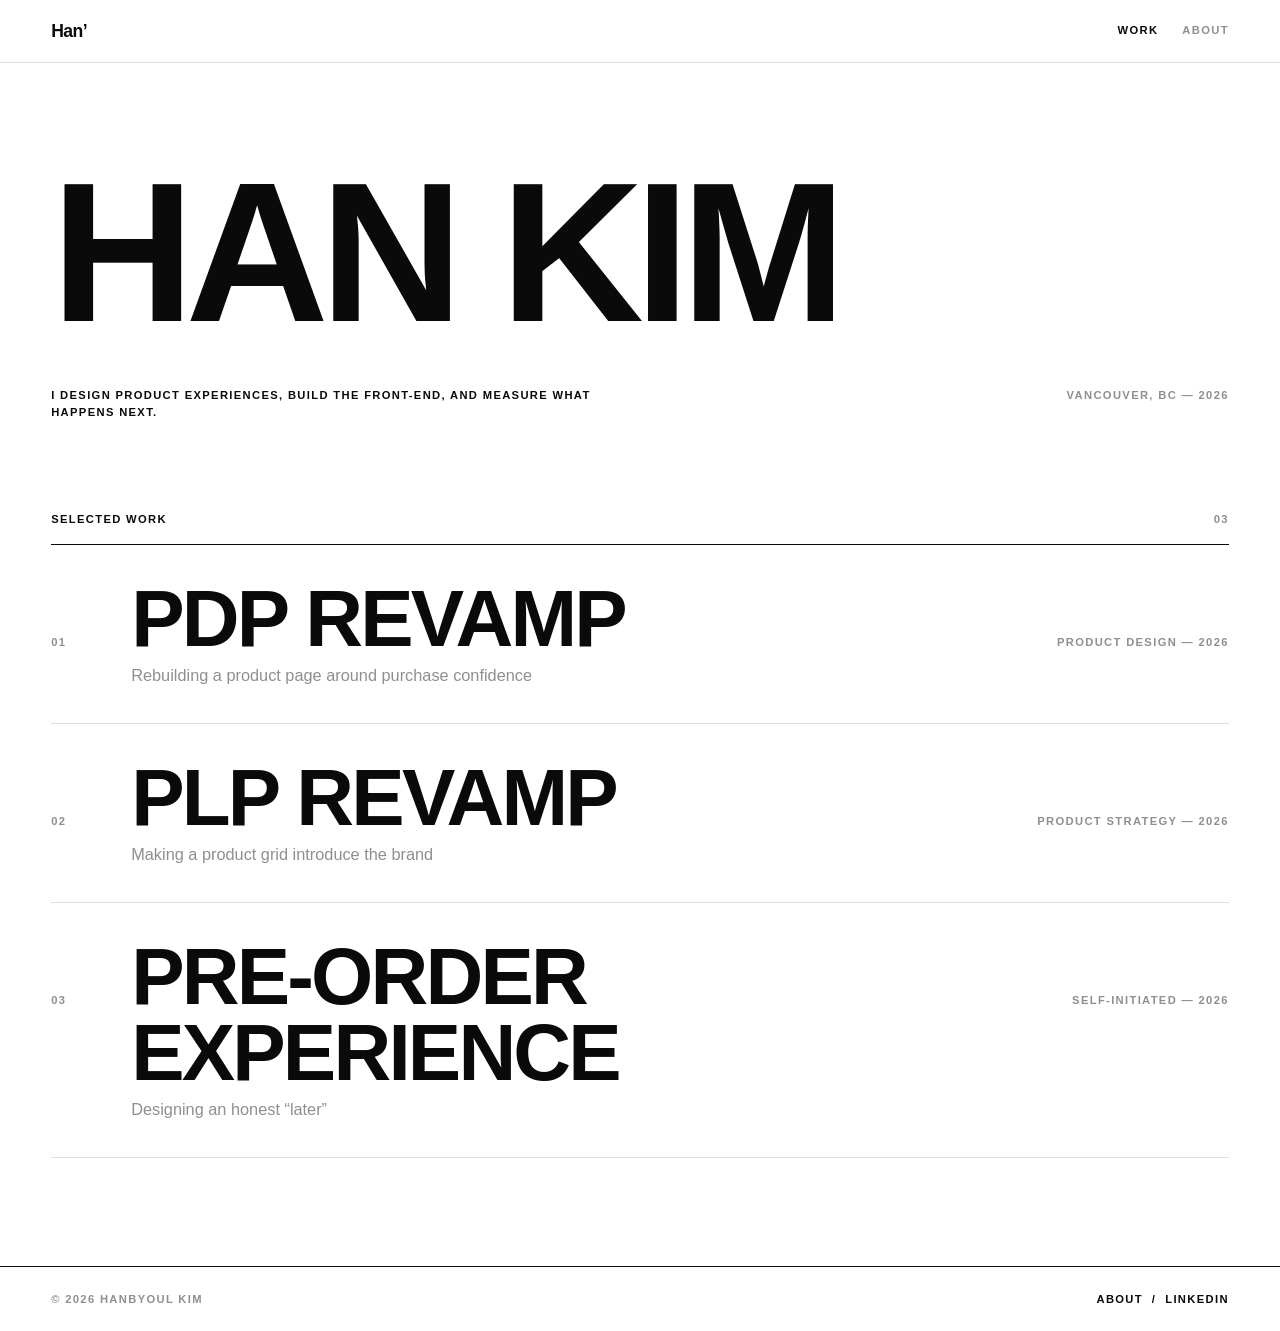
==== commit 2bc3921c: "Update index.html" ====
--- a/index.html
+++ b/index.html
@@ -21,7 +21,7 @@
 
 <main>
   <section class="hero">
-    <h1 class="display">Portfolio</h1>
+    <h1 class="display">Han Kim</h1>
     <div class="hero-caption label">
       <span>I design product experiences, build the front-end, and measure what happens next.</span>
       <span class="muted">Vancouver, BC &mdash; 2026</span>
@@ -59,7 +59,7 @@
         </a>
       </li>
       <li>
-        <a class="row" href="work-3.html" data-preview="/images/03-preorder/02.jpg" data-preview-alt="The primary call to action before and after">
+        <a class="row" href="work-3.html">
           <span class="row-num label">03</span>
           <div class="row-body">
             <h2 class="row-title">Pre-order Experience</h2>
--- a/style.css
+++ b/style.css
@@ -375,6 +375,26 @@
   }
 }
 
+/* ── 트리거 체인 변형 (03 Dec 04) ──
+   칸이 4개다. 기본 .mfd 의 3열 규칙만 덮어쓰고 나머지(1px 선, 화살표 위치)는 그대로 쓴다 —
+   02 가 같은 기본 규칙에 얹혀 있으므로 .mfd 자체는 건드리지 않는다.
+   4열은 700px 에서 한 칸이 너무 좁아지므로 900px 부터 연다. 그 사이 폭에서는 2×2 가 되어
+   화살표가 읽히지 않으니, 900px 미만은 기본 세로 스택(아래 화살표)을 그대로 쓴다.
+   Trigger chain variant (03 Dec 04): four cells. It overrides only the column count and
+   inherits the 1px rules and arrow placement, leaving .mfd itself alone for 02's sake.
+   Four columns at 700px squeeze each cell too far, so this opens at 900px; below that the
+   base vertical stack (downward arrows) still applies — a 2x2 would break the chain reading. */
+@media (min-width: 700px) and (max-width: 899px) {
+  .mfd--chain { grid-template-columns: 1fr; }
+  .mfd--chain .mfd__col + .mfd__col::before {
+    left: 50%; top: -4px;
+    transform: translateX(-50%) rotate(45deg);
+  }
+}
+@media (min-width: 900px) {
+  .mfd--chain { grid-template-columns: repeat(4, 1fr); }
+}
+
 /* ── 유입 페이지 분포 (02 §2) ──
    막대 넷과 숫자 넷이다. 이미지로 만들면 320px 에서 라벨이 먼저 죽는데, 이건 이 케이스가
    내놓는 첫 근거라 안 읽히면 전제가 통째로 사라진다. 도식과 같은 이유로 HTML 이다.
@@ -392,6 +412,40 @@
 /* 51% 하나만 본문이 다루는 값이다 / only the 51% is the one the prose argues from */
 .dist__row--lead .dist__bar { background: var(--fg); }
 .dist__row--lead :is(.dist__name, .dist__pct) { color: var(--fg); font-weight: 500; }
+
+/* 시계열 변형 (03 §2). 12행이라 기본 0.9rem 간격이면 도식이 화면 하나를 넘긴다 —
+   행 간격만 줄이고 .dist 기본 규칙은 건드리지 않는다(02 가 같은 규칙을 쓴다).
+   막대 폭은 최댓값 9.4% 를 100% 로 정규화한 값이다. 9.4% 를 폭 9.4% 로 그리면 나머지
+   열한 달이 전부 1px 이 되어 "10월이 봉우리"라는 논지가 안 보인다. 캡션은 원값을 말한다.
+   Time-series variant (03 §2). Twelve rows at the default 0.9rem gap overrun a screen, so
+   this trims the row gap only and leaves the base .dist rules alone — 02 shares them.
+   Bar widths are normalised against the 9.4% maximum: drawing 9.4% as a 9.4%-wide bar
+   flattens the other eleven months to 1px and the peak stops being visible. The caption
+   states the real values. */
+.dist--months { gap: 0.5rem; }
+.dist--months .dist__track { height: 8px; }
+
+/* ── 문구 주석 (03 Dec 03) ──
+   내용이 100% 텍스트라 사진으로 자르면 320px 에서 제일 먼저 죽는다. 게다가 같은 문장이
+   히어로에도 데모 C 에도 이미 있어서, 네 번째 복제는 증거가 아니라 반복이다. 대신 한 줄을
+   세 절로 쪼개고 각 절이 하는 일을 붙여 "each clause does one job" 을 주장에서 구조로 바꾼다.
+   flex-wrap 이라 좁으면 절 단위로 접힌다 — 절 안에서 끊기면 논지가 사라지므로 절이 단위다.
+   Copy annotation (03 Dec 03): the content is entirely text, so a crop dies first at 320px,
+   and the same sentence already appears in the hero and in demo C. Splitting the line into
+   its three clauses and labelling each turns "each clause does one job" from a claim into
+   structure. flex-wrap folds by clause, never inside one — the clause is the unit. */
+.anno { border: 1px solid var(--line); padding: 1.4rem 1.15rem; }
+/* row-gap 이 핵심이다. 0 이면 라벨이 제 절보다 다음 절에 더 가까이 붙어, 아래 절의 제목처럼
+   읽힌다 — 근접성이 소속을 정한다. 절↔제 라벨(0.9rem)보다 절↔다음 절이 확실히 멀어야 한다.
+   The row gap carries the meaning: at 0 each label sits as close to the next clause as to its
+   own and reads as that clause's heading. Proximity assigns ownership, so the gap between
+   segments must clearly exceed the 0.9rem between a clause and its own label. */
+.anno__line { margin: 0; display: flex; flex-wrap: wrap; gap: 1.7rem 0.4em; }
+.anno__seg { display: block; }
+.anno__text { font-size: 1.2rem; line-height: 1.4; }
+/* 절 구분은 라벨 위 1px 선 하나로. 밑줄·대괄호 같은 장식을 더하지 않는다.
+   The rule above the label is the only separator; no brackets or underlines. */
+.anno__job { display: block; margin-top: 0.5rem; padding-top: 0.4rem; border-top: 1px solid var(--line); color: var(--muted); }
 
 /* ══ B 패스: 모션 / B pass: motion ══════════════════════════
    JS가 없거나 실패하면 아래 규칙이 하나도 적용되지 않아 전부 그냥 보인다
@@ -609,6 +663,119 @@
    The size modifier lives on the badge, so the photo reads it from there */
 .demo .pet__photo:has(.pet-badge--card)  { width: 170px; aspect-ratio: 4 / 5; }
 .demo .pet__photo:has(.pet-badge--media) { width: 240px; aspect-ratio: 4 / 5; }
+
+/* ── 상품 카드 (02 Decision 01) ──
+   Product card, as the redesigned collection page ships it.
+   치수는 라이브 테마에서 읽은 값이다 — 카드 폭 367px(1570px 뷰포트에서 4열),
+   제목 12px/400, 가격 14px, 스워치 14px 원에 gap 6px, 안쪽 칩은 scale(.7) 로 들어가고
+   선택된 것만 1 로 커진다(component-color-swatches.css). 배지 색·패딩·반경은
+   pet-bottles-badge 의 인라인 커스텀 프로퍼티 그대로.
+   Every dimension here was read off the live theme rather than eyeballed; the swatch
+   scale trick is the theme's own. */
+.demo .pcard { margin: 0; width: min(367px, 100%); font-family: var(--shop); }
+/* overflow: hidden 은 라이브 .media 와 같다 — 호버에서 두 번째 사진이 scale(1.03) 되므로
+   이게 없으면 사진이 카드 밖으로 삐져나온다 / the hover shot scales, so the box must clip */
+.demo .pcard__media { position: relative; aspect-ratio: 4 / 5; background: #f0f0f0; padding: 12px; display: flex; align-items: flex-start; overflow: hidden; }
+.demo .pcard__photo { position: absolute; inset: 0; width: 100%; height: 100%; object-fit: cover; }
+/* 두 번째 사진은 위에 겹쳐 두고 사진에 호버할 때만 페이드인한다 — 라이브 규칙 그대로:
+   .card:hover .media--hover-effect > picture + picture { opacity:1; transform:scale(1.03) }
+   (.card 는 사진 영역만 감싸므로 카드 전체가 아니라 사진 호버다. duration 은 테마의 .5s)
+   The second shot is stacked on top and fades in on photo hover, matching the live rule —
+   .card wraps only the media, so this is photo hover, not whole-card hover. */
+.demo .pcard__photo--hover { opacity: 0; pointer-events: none; transition: opacity 0.5s ease, transform 0.5s ease; }
+.demo .pcard__media:hover .pcard__photo--hover { opacity: 1; transform: scale(1.03); }
+.demo .pcard__title { margin: 8px 0 0; font-size: 12px; font-weight: 400; line-height: 1.3; }
+.demo .pcard__price { margin: 2px 0 0; display: flex; align-items: baseline; font-size: 14px; font-weight: 500; letter-spacing: 0.5px; }
+.demo .pcard__cur { font-size: 0.72em; margin-right: 3px; }
+.demo .pcard__cents { font-size: 0.72em; align-self: flex-start; }
+.demo .pcard__colors { display: flex; flex-wrap: wrap; align-items: center; gap: 6px; margin-top: 8px; }
+
+/* 칩은 요소보다 작게 들어가 있다가 선택되면 요소 크기까지 커진다 — 라이브와 같은 방식
+   The chip sits inset and grows to full size when picked, exactly as the live swatch does */
+.demo .pcard__swatch { position: relative; width: 14px; height: 14px; padding: 0; border: 0; border-radius: 50%; background: none; cursor: pointer; }
+.demo .pcard__swatch::before { content: ""; position: absolute; inset: 0; border-radius: 50%; background: var(--chip); transform: scale(0.7); transition: transform 0.3s ease; }
+.demo .pcard__swatch::after { content: ""; position: absolute; inset: -1.5px; border-radius: 50%; box-shadow: inset 0 0 0 1px var(--line); transform: scale(0.7); transition: transform 0.3s ease; }
+.demo .pcard__swatch.is-active::before,
+.demo .pcard__swatch.is-active::after { transform: scale(1); }
+.demo .pcard__swatch:focus-visible { outline: 2px solid var(--fg); outline-offset: 3px; }
+
+/* Add to cart — 라이브에서는 이 버튼이 처음부터 있는 게 아니다. 스워치에 마우스를 올리면
+   color-swatches.js 가 `?variant=<id>&view=card` 를 가져와 .card-information__button 을
+   채우고, 그제서야 카드 호버가 이 버튼을 올린다. 그래서 여기서도 색을 고르기 전에는 없다.
+   The live button is injected by the swatch fetch (view=card), not rendered up front, and
+   only then does card hover raise it — so it does not exist here until a colour is picked.
+   버튼 모양은 라이브에서 잰 값 그대로(01 Dec 05 의 .pdp__cta 와 같은 스펙):
+   흰 배경 · 1px #0c0c0c · 12px/400 · letter-spacing 2.4px · 대문자 · radius 0.
+   위치는 .card-information__button 의 규칙 — 폭 calc(100% - 3rem), 사진 아래쪽에 겹치고
+   translateY(-1.5rem) 만큼 올라와 있다. */
+.demo .pcard__buy { position: absolute; left: 15px; right: 15px; bottom: 15px; overflow: hidden; pointer-events: none; }
+.demo .pcard__atc {
+  position: relative;
+  z-index: 1;
+  overflow: hidden;                    /* 광택 띠를 가둔다 / clips the shine band */
+  width: 100%;
+  height: 40px;
+  border: 1px solid #0c0c0c;
+  background: #0c0c0c;                 /* 카드 버튼은 PDP 의 아웃라인 버튼이 아니라 솔리드다 */
+  color: #fff;                         /* the card button is the solid one, not the PDP outline */
+  font-family: var(--shop);
+  font-size: 12px;
+  font-weight: 600;
+  letter-spacing: 2.4px;
+  text-transform: uppercase;
+  cursor: pointer;
+  opacity: 0;
+  transform: translateY(100%);
+  transition: opacity 0.2s ease, transform 0.2s ease,
+              background-color 0.5s ease, color 0.5s ease;
+}
+
+/* 버튼 자체에 호버했을 때의 라이브 효과 두 가지 / the live hover, both halves of it:
+     .button:hover      { background-color: rgba(--color-button-background, .85); transition-delay: .25s }
+     .button:hover:after{ animation: shine 1s ease }   @keyframes shine { to { left: 100% } }
+   버튼 배경이 85% 로 옅어져 뒤의 사진이 살짝 비치고, 글자색(흰색) 25% 짜리 기울어진 띠가
+   왼쪽에서 오른쪽으로 한 번 지나간다. ::after 의 z-index:-1 은 버튼이 만든 쌓임 맥락 안이라
+   배경 위·글자 아래에 그려진다 — 그래서 글자를 가리지 않는다.
+   The band is the button's own text colour at 25%; the negative z-index paints it above the
+   button's background but under its text, inside the stacking context the button creates. */
+.demo .pcard__atc::after {
+  content: "";
+  z-index: -1;
+  position: absolute;
+  top: 0;
+  left: -100%;
+  width: 100%;
+  height: 100%;
+  transform: skew(-15deg);
+  background-image: linear-gradient(90deg, transparent, rgba(255, 255, 255, 0.25), transparent);
+}
+.demo .pcard__atc:hover { background-color: rgba(12, 12, 12, 0.85); transition-delay: 0.25s; }
+.demo .pcard__atc:hover::after { animation: pcard-shine 1s ease; }
+@keyframes pcard-shine { to { left: 100%; } }
+/* 색을 고르기 전에는 아예 없다 — 라이브에서 슬롯이 비어 있는 것과 같다
+   Absent, not merely transparent, until a colour is picked — the live slot is empty */
+.demo .pcard:not(.is-picked) .pcard__buy { display: none; }
+.demo .pcard.is-picked:hover .pcard__atc,
+.demo .pcard.is-picked:focus-within .pcard__atc { opacity: 1; transform: translateY(0); pointer-events: auto; }
+.demo .pcard__atc:focus-visible { outline: 2px solid var(--fg); outline-offset: 2px; }
+
+/* 모션을 줄이라고 했으면 전환만 끈다 — 바뀌는 것 자체는 정보라서 남긴다
+   Reduced motion drops the transitions, not the swap: the change itself is information */
+@media (prefers-reduced-motion: reduce) {
+  .demo .pcard__photo--hover, .demo .pcard__atc { transition: none; }
+  .demo .pcard__media:hover .pcard__photo--hover { transform: none; }
+  .demo .pcard__atc:hover::after { animation: none; }
+}
+
+/* 비워진 오른쪽 위 모서리 — 기본은 아무것도 없다. 그게 이 결정의 결과물이라
+   토글로 켤 때만 자리를 표시한다.
+   The vacated top-right: empty by default, because that is the outcome being argued.
+   The outline is opt-in. */
+/* .pcard__corner 에 display 를 주면 UA 의 [hidden]{display:none} 를 이겨 버린다 —
+   :not([hidden]) 로 걸어야 토글이 실제로 숨긴다 (안 그러면 항상 보인다)
+   A class rule with display beats the UA [hidden] rule, so scope it to :not([hidden]). */
+.demo .pcard__corner:not([hidden]) { position: absolute; top: 12px; right: 12px; width: 92px; height: 30px; border: 1px dashed var(--muted); border-radius: 4px; display: grid; place-items: center; }
+.demo .pcard__corner-tag { color: var(--muted); font-size: 0.62rem; }
 
 .demo .pet-badge {
   position: relative;
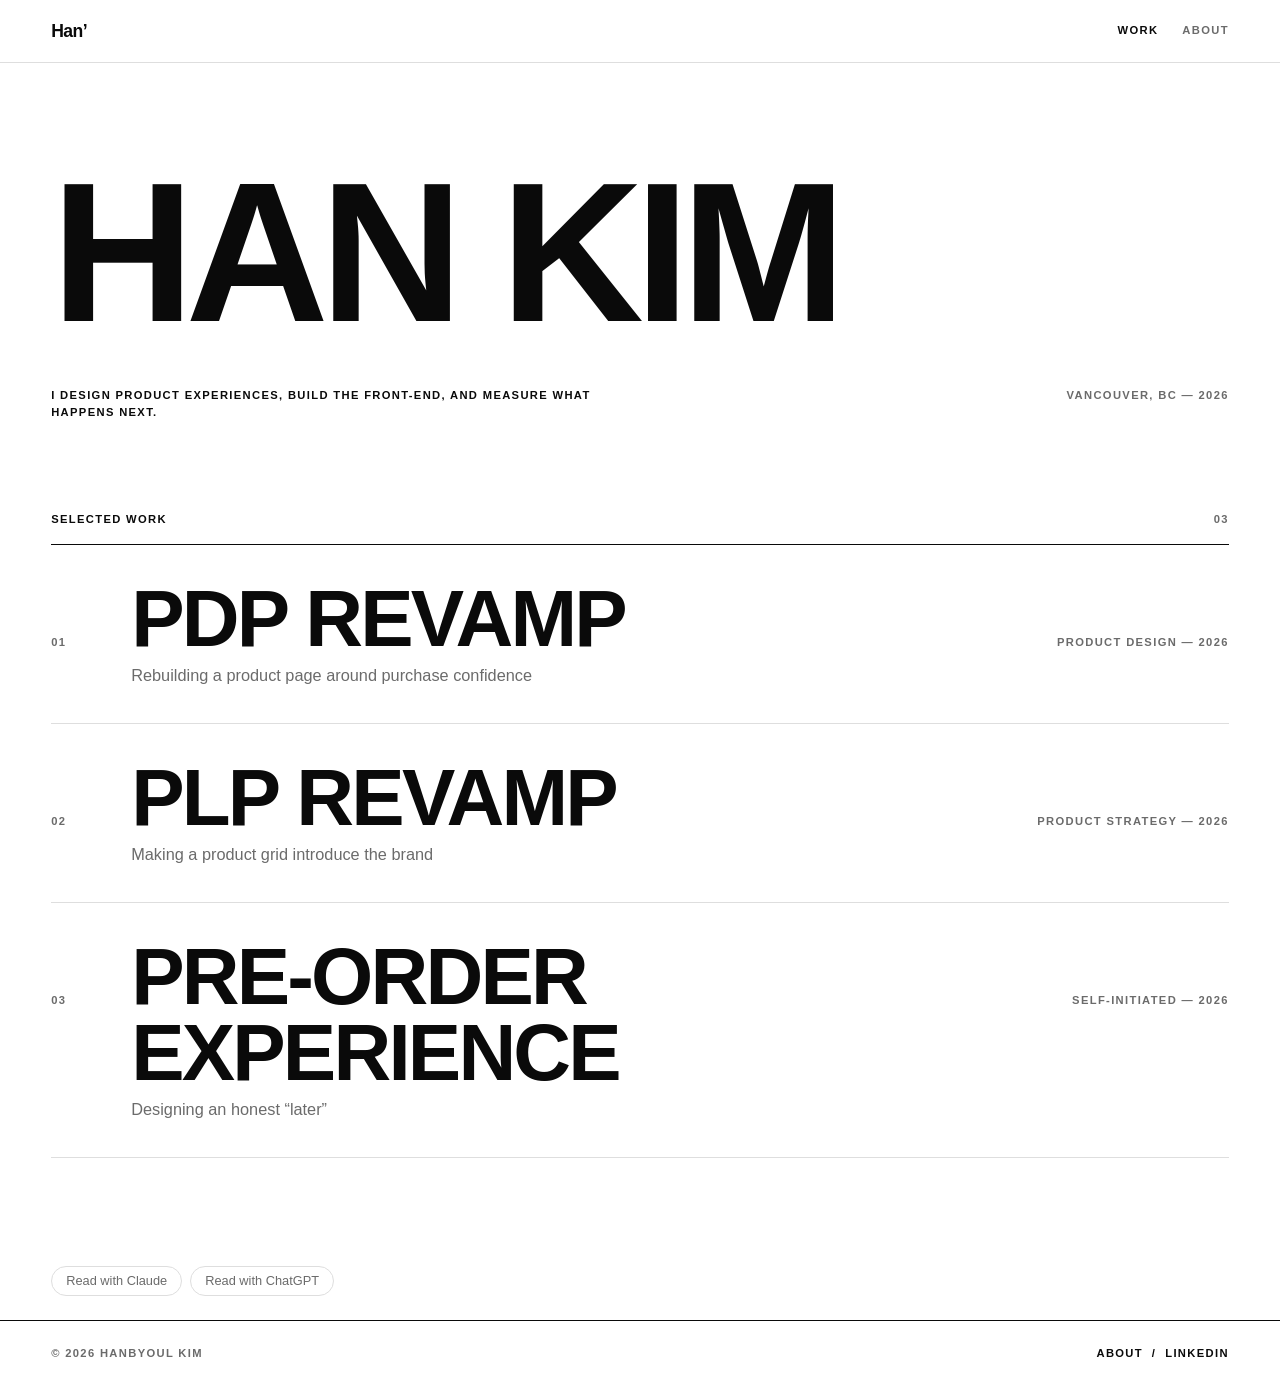
==== commit e91273bb: "Add /llms.txt and the Read-with-Claude/ChatGPT footer entry points llms.txt summarises the three cas" ====
--- a/index.html
+++ b/index.html
@@ -5,6 +5,20 @@
 <meta name="viewport" content="width=device-width, initial-scale=1">
 <title>Hanbyoul Kim &mdash; Product Designer</title>
 <meta name="description" content="Product designer working across research, interface, and implementation. Vancouver, BC.">
+<link rel="canonical" href="https://hannnnnnnnnnnn.github.io/">
+
+<!-- 공유 카드 — 링크를 붙여넣는 모든 곳에서 쓰인다 / Share card, used wherever the link is pasted -->
+<meta property="og:type" content="profile">
+<meta property="og:site_name" content="Han Kim">
+<meta property="og:url" content="https://hannnnnnnnnnnn.github.io/">
+<meta property="og:title" content="Han Kim — Product Designer">
+<meta property="og:description" content="Product designer working across research, interface, and implementation. Vancouver, BC.">
+<meta property="og:image" content="https://hannnnnnnnnnnn.github.io/images/og/home.png">
+<meta property="og:image:width" content="1200">
+<meta property="og:image:height" content="630">
+<meta property="og:image:alt" content="Han Kim, product designer, in large type">
+<meta name="twitter:card" content="summary_large_image">
+
 <link rel="stylesheet" href="style.css">
 <script>document.documentElement.classList.add("js")</script>
 <script src="main.js" defer></script>
@@ -72,6 +86,49 @@
   </section>
 </main>
 
+<!-- AI 어시스턴트로 이 포트폴리오 읽기 / Read this portfolio with an AI assistant -->
+<nav class="ai-read" aria-label="Read this portfolio with an AI assistant">
+  <a class="ai-read__btn" href="llms.txt"
+     data-ai-host="https://claude.ai/new"
+     data-prompt="Read https://hannnnnnnnnnnn.github.io/llms.txt, then give me a candid,
+concise read on Han Kim, a product designer in Vancouver, BC.
+Assume I'm a hiring manager or design lead unless I tell you otherwise.
+
+Cover:
+1. What he actually does, in plain language.
+2. The strongest evidence in his work — name the case study and the number.
+3. Where he'd fit well, and where he wouldn't.
+4. Three questions worth asking him in an interview.
+
+Under 300 words. Don't flatter — if something is thin, say it.
+End with his résumé, LinkedIn, and email.
+If you can't open the URL, say so rather than guessing.">
+    <!-- 로고 확보 시 여기에 / brand mark goes here:
+         <img src="brand/claude.svg" alt="" width="16" height="16"> -->
+    Read with Claude
+  </a>
+
+  <a class="ai-read__btn" href="llms.txt"
+     data-ai-host="https://chatgpt.com/"
+     data-prompt="Read https://hannnnnnnnnnnn.github.io/llms.txt, then give me a candid,
+concise read on Han Kim, a product designer in Vancouver, BC.
+Assume I'm a hiring manager or design lead unless I tell you otherwise.
+
+Cover:
+1. What he actually does, in plain language.
+2. The strongest evidence in his work — name the case study and the number.
+3. Where he'd fit well, and where he wouldn't.
+4. Three questions worth asking him in an interview.
+
+Under 300 words. Don't flatter — if something is thin, say it.
+End with his résumé, LinkedIn, and email.
+If you can't open the URL, say so rather than guessing.">
+    <!-- 로고 확보 시 여기에 / brand mark goes here:
+         <img src="brand/chatgpt.svg" alt="" width="16" height="16"> -->
+    Read with ChatGPT
+  </a>
+</nav>
+
 <footer class="label">
   <span class="muted">&copy; 2026 Hanbyoul Kim</span>
   <span><a href="about.html">About</a> &nbsp;/&nbsp; <a href="https://www.linkedin.com/in/hanbyoul-kim/">LinkedIn</a></span>
--- a/style.css
+++ b/style.css
@@ -3,7 +3,7 @@
 :root {
   --bg: #ffffff;
   --fg: #0a0a0a;
-  --muted: #8f8f8f;
+  --muted: #6b6b6b;                     /* 흰 배경 대비 5.3:1 — WCAG AA 통과 / 5.3:1 on white, clears WCAG AA */
   --line: #dedede;
   --tint: #f4f4f4;                      /* 플레이스홀더·코드 배경 / placeholder & code fill */
   --pad: clamp(1.25rem, 4vw, 3.5rem);   /* 좌우 여백 / gutter */
@@ -175,6 +175,49 @@
 .back { display: inline-block; margin: 3rem 0; }
 .back:hover { text-decoration: underline; text-underline-offset: 0.2em; }
 
+/* ── 케이스 하단 이동 / End-of-case navigation ──
+   케이스를 끝까지 읽은 사람이 다음 케이스를 읽을 사람이다.
+   목록으로 되돌리지 말고 바로 다음 편을 준다.
+   Whoever finished a case is who reads the next one —
+   hand them the next case rather than sending them back to the list. */
+.case-nav {
+  display: flex;
+  flex-wrap: wrap;
+  gap: 2rem;
+  align-items: flex-end;
+  justify-content: space-between;
+  margin: 4rem 0 0;
+  padding-top: 1.5rem;
+  border-top: 1px solid var(--line);
+}
+/* .prose a 의 밑줄은 본문 링크용이다 — 여기서는 카드 전체가 링크라 걷어낸다
+   .prose a underlines body links; here the whole card is the link, so drop it */
+.case-nav a { text-decoration: none; }
+.case-nav__back { color: var(--muted); }
+.case-nav__back:hover { text-decoration: underline; text-underline-offset: 0.2em; }
+
+.case-nav__next { display: block; max-width: 26rem; text-align: right; margin-left: auto; }
+.case-nav__eyebrow { display: block; margin-bottom: 0.5rem; }
+.case-nav__title {
+  display: block;
+  font-size: clamp(1.5rem, 4vw, 2.5rem);
+  font-weight: 900;
+  line-height: 1;
+  letter-spacing: -0.03em;
+  text-transform: uppercase;
+}
+.case-nav__sub { display: block; margin-top: 0.5rem; font-size: 0.9rem; color: var(--muted); }
+/* 화살표는 제목에 붙어 밀린다 — 링크 텍스트가 아니라 장식
+   The arrow rides with the title; decoration, not link text */
+.case-nav__title::after { content: " \2192"; display: inline-block; transition: transform 0.25s ease; }
+.case-nav__next:hover .case-nav__title::after { transform: translateX(0.25rem); }
+.case-nav__next:hover .case-nav__sub { color: var(--fg); }
+
+@media (max-width: 34rem) {
+  .case-nav { gap: 1.5rem; }
+  .case-nav__next { text-align: left; margin-left: 0; }
+}
+
 /* ── 푸터 / Footer ── */
 footer {
   display: flex;
@@ -184,6 +227,54 @@
   margin-top: clamp(4rem, 12vh, 8rem);
   padding: 1.5rem var(--pad);
   border-top: 1px solid var(--fg);
+}
+
+/* ── AI 어시스턴트 진입점 / AI-read entry points ──
+   JS 없이도 보이고 눌린다 — href 가 llms.txt 로 떨어진다.
+   Visible and clickable without JS; href falls back to llms.txt. */
+.ai-read {
+  display: flex;
+  flex-wrap: wrap;
+  gap: 0.5rem;
+  padding: 0 var(--pad);
+  margin-top: clamp(4rem, 12vh, 8rem);
+}
+
+/* 바로 뒤의 푸터가 자기 위 여백을 또 들고 온다 — 여기서 줄인다
+   The footer that follows carries its own top margin; shrink it here */
+.ai-read + footer {
+  margin-top: 1.5rem;
+}
+
+.ai-read__btn {
+  display: inline-flex;
+  align-items: center;
+  gap: 0.5rem;
+  padding: 0.5rem 0.875rem;
+  border: 1px solid var(--line);
+  border-radius: 999px;
+  color: var(--muted);
+  font-size: 0.8rem;
+  line-height: 1;
+  transition: border-color 0.15s ease, color 0.15s ease;
+}
+
+.ai-read__btn:hover,
+.ai-read__btn:focus-visible {
+  border-color: var(--fg);
+  color: var(--fg);
+}
+
+/* 로고는 원본 색을 유지한다 — currentColor 로 치환하지 않는다
+   Brand marks keep their own colour; never swap to currentColor */
+.ai-read__btn img {
+  flex-shrink: 0;
+  width: 16px;
+  height: 16px;
+}
+
+@media (prefers-reduced-motion: reduce) {
+  .ai-read__btn { transition: none; }
 }
 
 /* ══ 케이스 스터디 / Case study ═══════════════════════════════
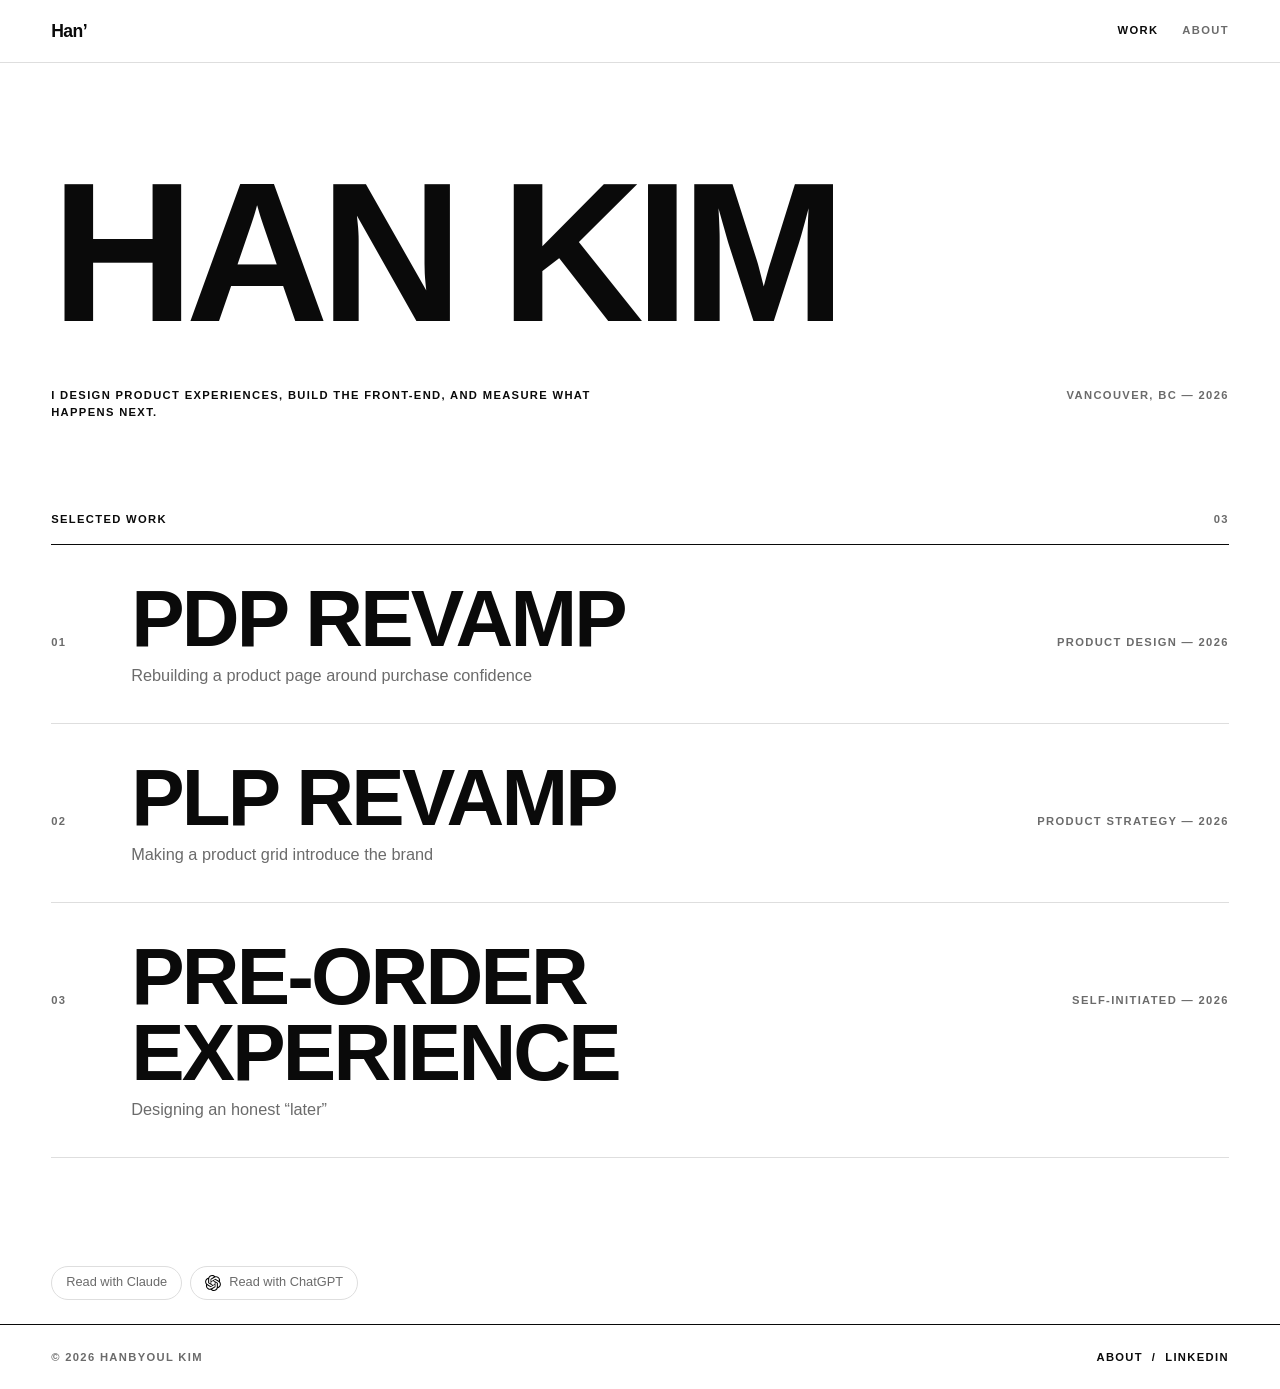
==== commit b6be0268: "Add the ChatGPT brand mark to its footer button The owner supplied the official OpenAI monochrome ma" ====
--- a/index.html
+++ b/index.html
@@ -123,8 +123,8 @@
 Under 300 words. Don't flatter — if something is thin, say it.
 End with his résumé, LinkedIn, and email.
 If you can't open the URL, say so rather than guessing.">
-    <!-- 로고 확보 시 여기에 / brand mark goes here:
-         <img src="brand/chatgpt.svg" alt="" width="16" height="16"> -->
+    <!-- 텍스트 라벨이 의미를 나르므로 로고는 장식 / the label carries the meaning, so the mark is decorative -->
+    <img src="brand/chatgpt.svg" alt="" width="16" height="16">
     Read with ChatGPT
   </a>
 </nav>
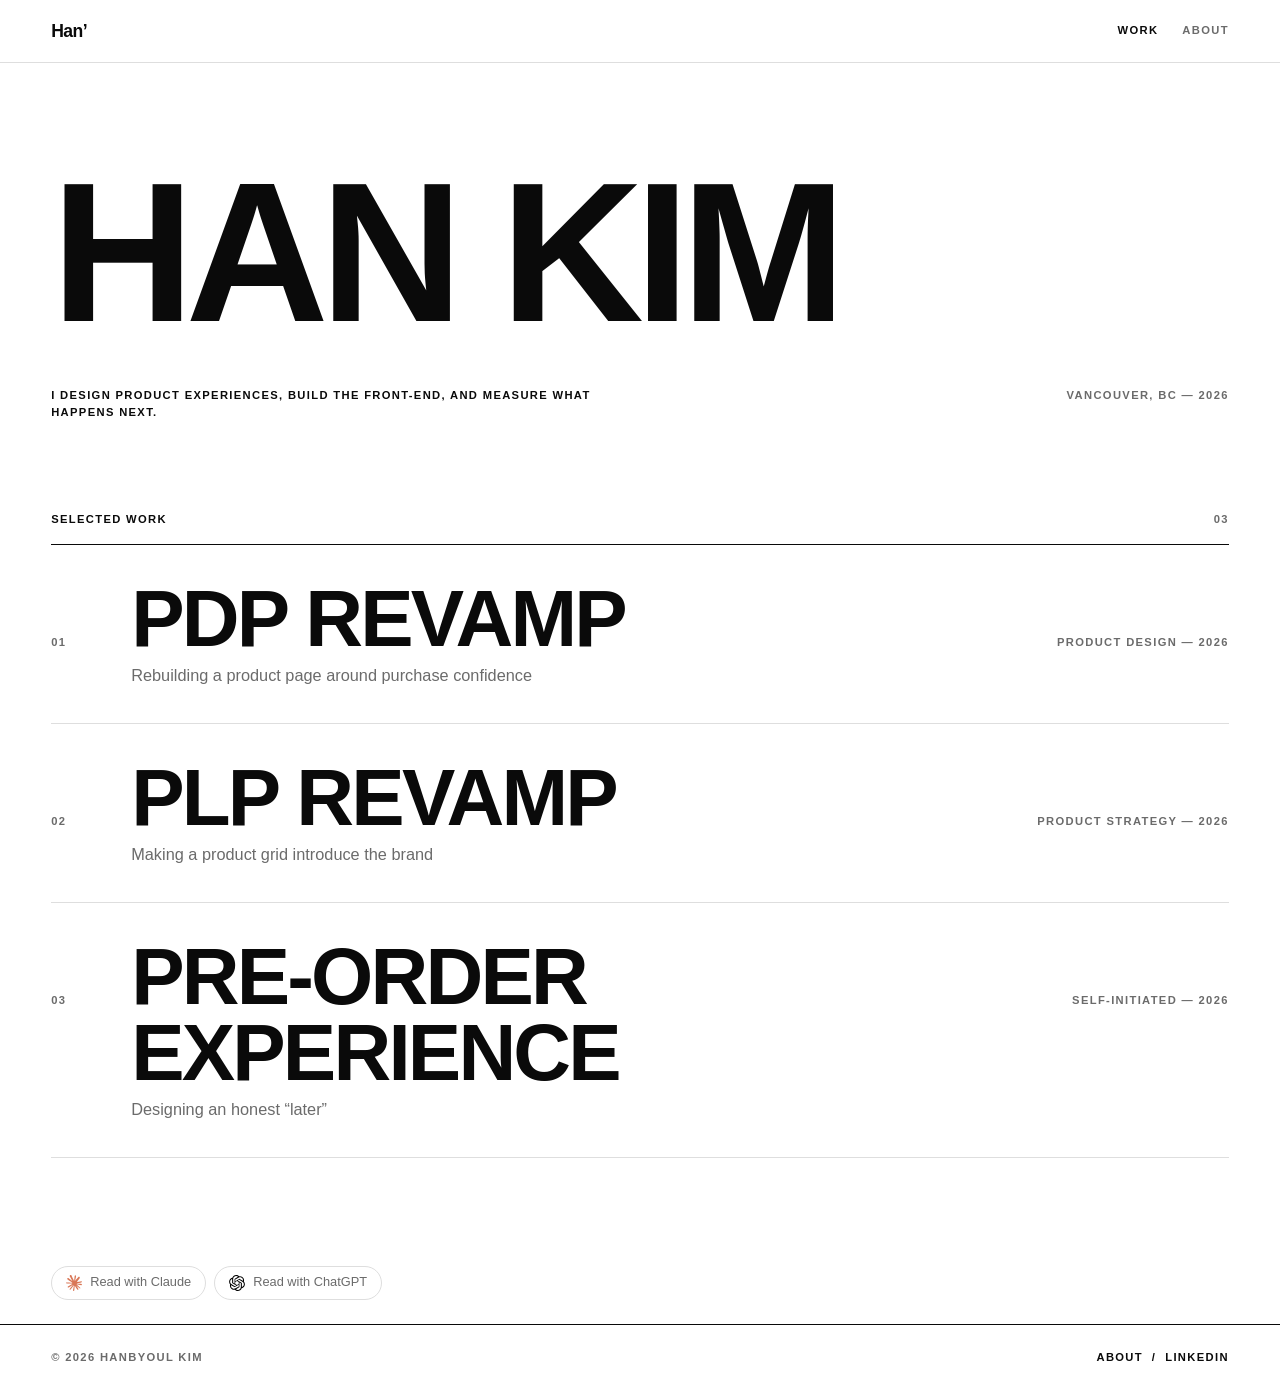
==== commit 2a70cfc8: "Add the Claude brand mark, completing the pair The owner supplied the official Claude symbol. Commit" ====
--- a/index.html
+++ b/index.html
@@ -103,8 +103,8 @@
 Under 300 words. Don't flatter — if something is thin, say it.
 End with his résumé, LinkedIn, and email.
 If you can't open the URL, say so rather than guessing.">
-    <!-- 로고 확보 시 여기에 / brand mark goes here:
-         <img src="brand/claude.svg" alt="" width="16" height="16"> -->
+    <!-- 텍스트 라벨이 의미를 나르므로 로고는 장식 / the label carries the meaning, so the mark is decorative -->
+    <img src="brand/claude.svg" alt="" width="16" height="16">
     Read with Claude
   </a>
 
